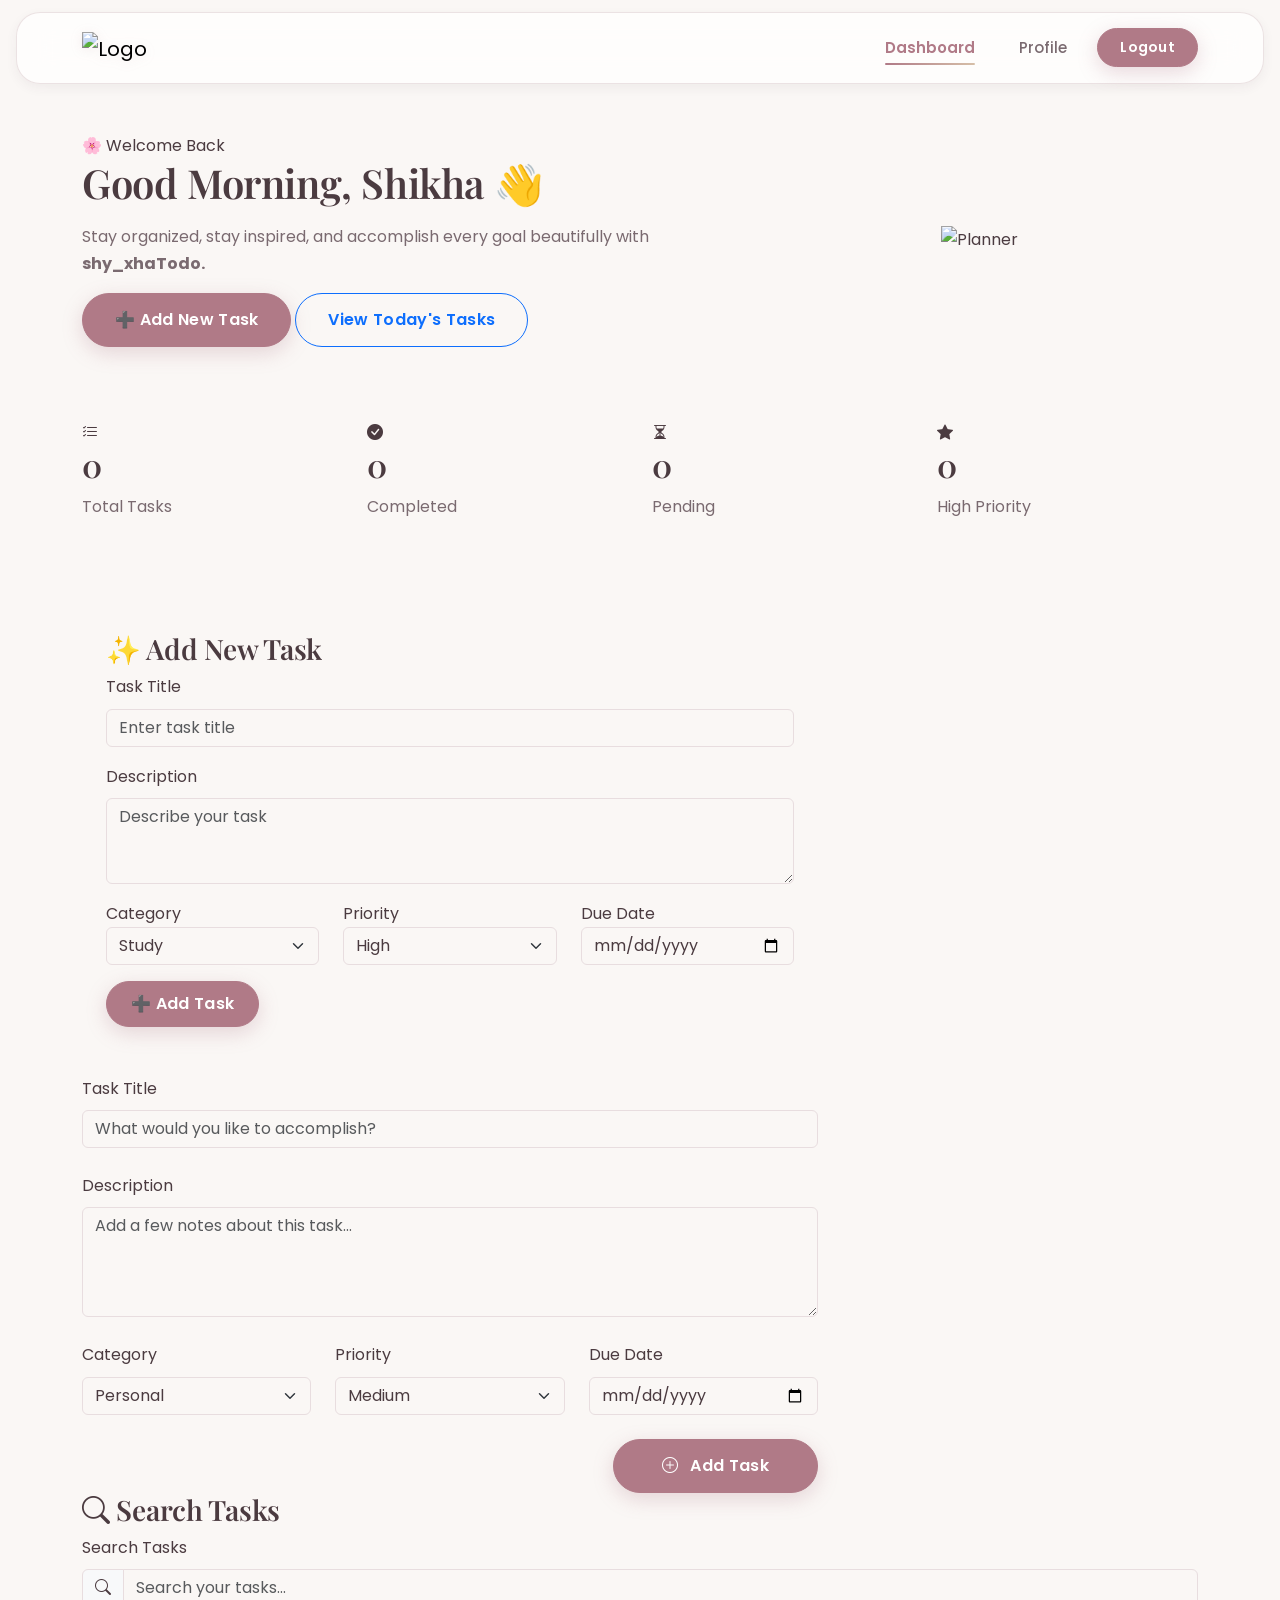
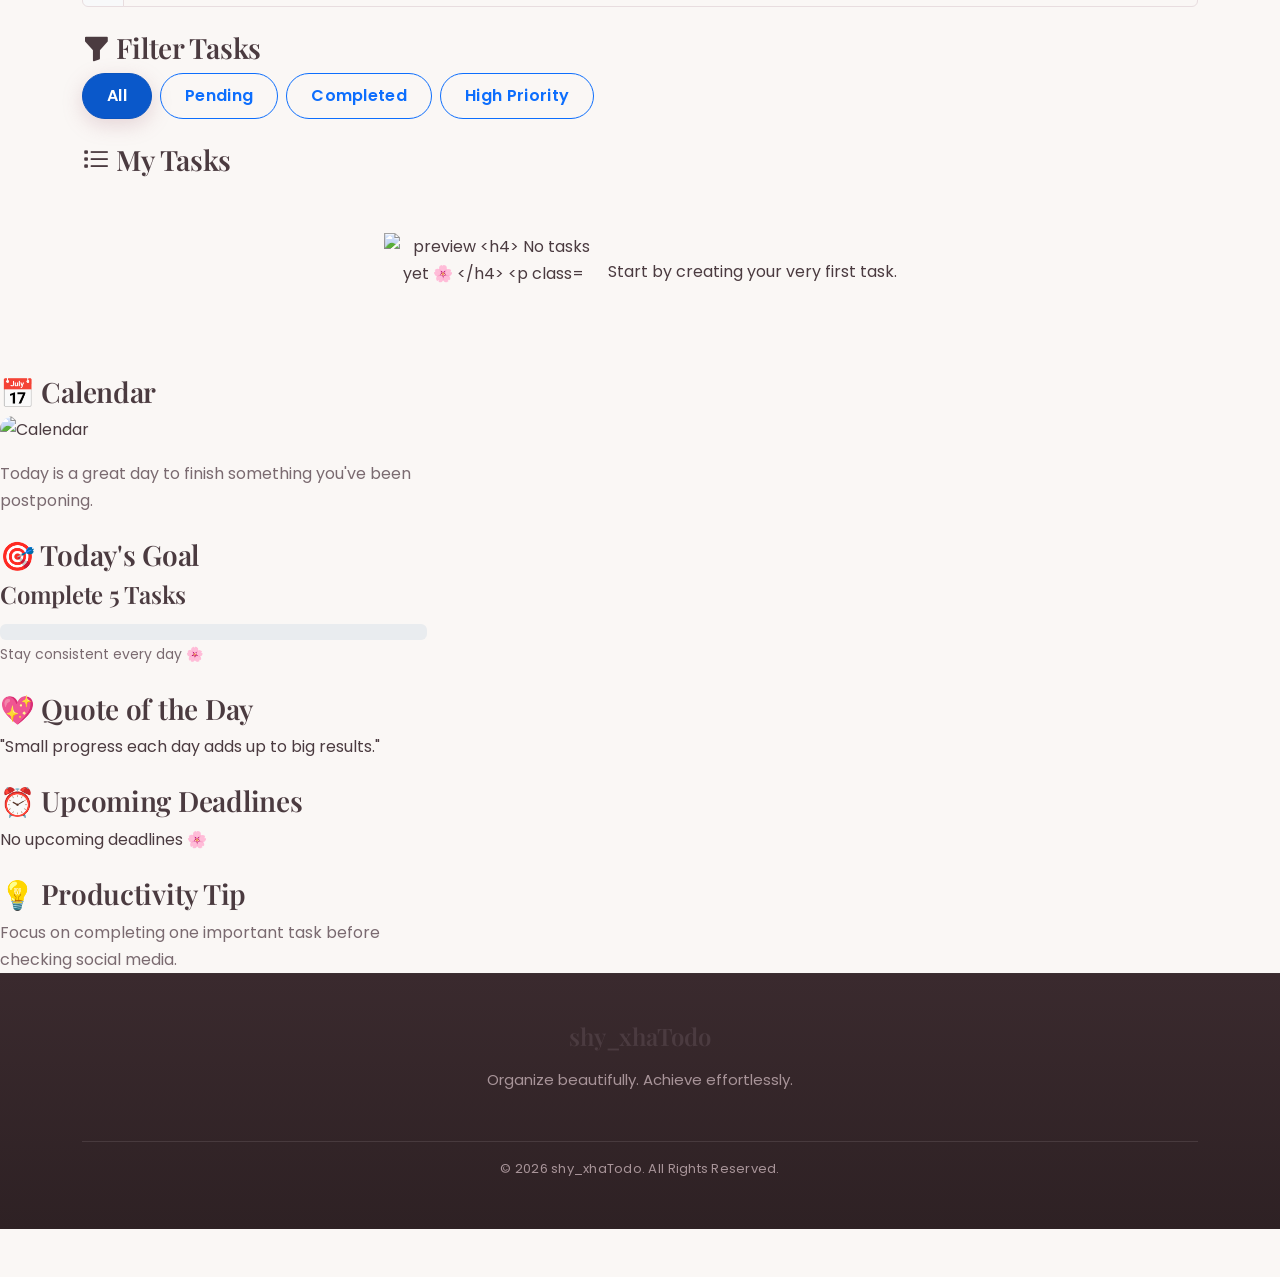
==== dasboard.html @ 4633ed61 "Add files via upload dashboard profile page and signup page updates" ====
<!DOCTYPE html>
<html lang="en">

<head>
    <meta charset="UTF-8">
    <meta name="viewport" content="width=device-width, initial-scale=1.0">

    <title>Dashboard | shy_xhaTodo</title>

    <link rel="icon" href="favicon.jpeg" type="image/jpeg">

    <!-- Google Fonts -->
    <link href="https://fonts.googleapis.com/css2?family=Playfair+Display:wght@500;700&family=Poppins:wght@300;400;500;600;700&display=swap" rel="stylesheet">

    <!-- Bootstrap -->
    <link href="https://cdn.jsdelivr.net/npm/bootstrap@5.3.3/dist/css/bootstrap.min.css" rel="stylesheet">

    <!-- Bootstrap Icons -->
    <link rel="stylesheet"
        href="https://cdn.jsdelivr.net/npm/bootstrap-icons@1.11.3/font/bootstrap-icons.min.css">

    <!-- CSS -->
    <link rel="stylesheet" href="style.css">
</head>

<body>

    <!-- ==========================
         HEADER
    ========================== -->

    <header>

        <nav class="navbar navbar-expand-lg">

            <div class="container">

                <a class="navbar-brand" href="index.html">

                    <img src="logo.jpeg"
                        alt="Logo"
                        width="150">

                </a>

                <button class="navbar-toggler"
                    type="button"
                    data-bs-toggle="collapse"
                    data-bs-target="#navbar">

                    <span class="navbar-toggler-icon"></span>

                </button>

                <div class="collapse navbar-collapse"
                    id="navbar">

                    <ul class="navbar-nav ms-auto align-items-lg-center">

                        <li class="nav-item">
                            <a class="nav-link active"
                                href="dashboard.html">
                                Dashboard
                            </a>
                        </li>

                        <li class="nav-item ms-lg-3">
                            <a class="nav-link"
                                href="#">
                                Profile
                            </a>
                        </li>

                        <li class="nav-item ms-lg-3">

                            <a class="btn btn-primary"
                                href="index.html">

                                Logout

                            </a>

                        </li>

                    </ul>

                </div>

            </div>

        </nav>

    </header>

    <!-- ==========================
         MAIN
    ========================== -->

    <main>

        
        <!-- ==========================================
     Dashboard Hero Section
========================================== -->

<section id="dashboard-hero" class="py-5">

      <div class="container">
  
          <div class="hero-box">
  
              <div class="row align-items-center g-5">
  
                  <!-- Left Content -->
  
                  <div class="col-lg-7">
  
                      <span class="hero-badge">
                          🌸 Welcome Back
                      </span>
  
                      <h1 class="hero-title">
  
                          Good Morning,

  
                          <span class="hero-name">
  
                              Shikha
  
                          </span>
  
                          👋
  
                      </h1>
                      <p id="todayDate" class="text-muted"></p>
  
                      <p class="hero-text">
  
                          Stay organized, stay inspired, and accomplish every goal beautifully with
                          <strong>shy_xhaTodo.</strong>
  
                      </p>
  
                      <div class="hero-buttons">
  
                        <a href="#taskForm" class="btn btn-primary btn-lg">
                            ➕ Add New Task
                        </a>
                        
                        <a href="#taskContainer" class="btn btn-outline-primary btn-lg">
                            View Today's Tasks
                        </a>
                      </div>
  
                  </div>
  
                  <!-- Right Image -->
  
                  <div class="col-lg-5 text-center">
  
                      <img
                          src="hero-image.jpeg"
                          alt="Planner"
                          class="img-fluid hero-image">
  
                  </div>
  
              </div>
  
          </div>
  
      </div>
  
  </section>

      
        <!-- ==========================================
     Statistics Section
========================================== -->

<section id="statistics" class="py-4">

      <div class="container">
  
          <div class="row g-4">
  
              <!-- Total Tasks -->
  
              <div class="col-md-6 col-xl-3">
  
                  <div class="dashboard-card">
  
                      <div class="dashboard-icon">
                          <i class="bi bi-list-check"></i>
                      </div>
  
                      <h2 id="totalTasks">0</h2>
  
                      <p>Total Tasks</p>
  
                  </div>
  
              </div>
  
              <!-- Completed -->
  
              <div class="col-md-6 col-xl-3">
  
                  <div class="dashboard-card">
  
                      <div class="dashboard-icon">
                          <i class="bi bi-check-circle-fill"></i>
                      </div>
  
                      <h2 id="completedTasks">0</h2>
  
                      <p>Completed</p>
  
                  </div>
  
              </div>
  
              <!-- Pending -->
  
              <div class="col-md-6 col-xl-3">
  
                  <div class="dashboard-card">
  
                      <div class="dashboard-icon">
                          <i class="bi bi-hourglass-split"></i>
                      </div>
  
                      <h2 id="pendingTasks">0</h2>
  
                      <p>Pending</p>
  
                  </div>
  
              </div>
  
              <!-- High Priority -->
  
              <div class="col-md-6 col-xl-3">
  
                  <div class="dashboard-card">
  
                      <div class="dashboard-icon">
                          <i class="bi bi-star-fill"></i>
                      </div>
  
                      <h2 id="priorityTasks">0</h2>
  
                      <p>High Priority</p>
  
                  </div>
  
              </div>
  
          </div>
  
      </div>
  
  </section>

       
        <!-- ==========================================
     Dashboard Content
========================================== -->

<section id="dashboard-content" class="py-5">

      <div class="container">
  
          <div class="row g-4">
  
              <!-- ================= LEFT COLUMN ================= -->
  
              <div class="col-lg-8">
  
                  <!-- Add Task Card -->
  
                 

                            <!-- =========================
Add Task Card
========================= -->

<div class="planner-card p-4 mb-4">

    <h3 class="section-title">
        ✨ Add New Task
    </h3>

    <form id="taskForm">

        <div class="mb-3">

            <label class="form-label">
                Task Title
            </label>

            <input
                id="taskTitle"
                type="text"
                class="form-control"
                placeholder="Enter task title">

        </div>

        <div class="mb-3">

            <label class="form-label">
                Description
            </label>

            <textarea
                id="taskDescription"
                rows="3"
                class="form-control"
                placeholder="Describe your task"></textarea>

        </div>

        <div class="row">

            <div class="col-md-4 mb-3">

                <label>Category</label>

                <select
                    id="taskCategory"
                    class="form-select">

                    <option>Study</option>
                    <option>Work</option>
                    <option>Personal</option>
                    <option>Shopping</option>

                </select>

            </div>

            <div class="col-md-4 mb-3">

                <label>Priority</label>

                <select
                    id="taskPriority"
                    class="form-select">

                    <option>High</option>
                    <option>Medium</option>
                    <option>Low</option>

                </select>

            </div>

            <div class="col-md-4 mb-3">

                <label>Due Date</label>

                <input
                    id="taskDate"
                    type="date"
                    class="form-control">

            </div>

        </div>

        <button
            class="btn btn-primary"
            type="submit">

            ➕ Add Task

        </button>

    </form>

</div>
                    
                            <!-- Task Title -->
                    
                            <div class="mb-4">
                    
                                <label for="taskTitle" class="form-label">
                    
                                    Task Title
                    
                                </label>
                    
                                <input
                                    type="text"
                                    id="taskTitle"
                                    class="form-control"
                                    placeholder="What would you like to accomplish?"
                                    required>
                    
                            </div>
                    
                            <!-- Description -->
                    
                            <div class="mb-4">
                    
                                <label for="taskDescription" class="form-label">
                    
                                    Description
                    
                                </label>
                    
                                <textarea
                                    id="taskDescription"
                                    rows="4"
                                    class="form-control"
                                    placeholder="Add a few notes about this task..."></textarea>
                    
                            </div>
                    
                            <div class="row">
                    
                                <!-- Category -->
                    
                                <div class="col-md-4 mb-4">
                    
                                    <label class="form-label">
                    
                                        Category
                    
                                    </label>
                    
                                    <select
                                        id="taskCategory"
                                        class="form-select">
                    
                                        <option>Personal</option>
                    
                                        <option>Work</option>
                    
                                        <option>Study</option>
                    
                                        <option>Shopping</option>
                    
                                        <option>Health</option>
                    
                                        <option>Other</option>
                    
                                    </select>
                    
                                </div>
                    
                                <!-- Priority -->
                    
                                <div class="col-md-4 mb-4">
                    
                                    <label class="form-label">
                    
                                        Priority
                    
                                    </label>
                    
                                    <select
                                        id="taskPriority"
                                        class="form-select">
                    
                                        <option>Low</option>
                    
                                        <option selected>Medium</option>
                    
                                        <option>High</option>
                    
                                    </select>
                    
                                </div>
                    
                                <!-- Due Date -->
                    
                                <div class="col-md-4 mb-4">
                    
                                    <label class="form-label">
                    
                                        Due Date
                    
                                    </label>
                    
                                    <input
                                        type="date"
                                        id="taskDate"
                                        class="form-control">
                    
                                </div>
                    
                            </div>
                    
                            <!-- Button -->
                    
                            <div class="text-end">
                    
                                <button
                                    id="addTaskBtn"
                                    type="submit"
                                    class="btn btn-primary btn-lg px-5">
                    
                                    <i class="bi bi-plus-circle me-2"></i>
                    
                                    Add Task
                    
                                </button>
                    
                            </div>
                    
                        </form>
                    
                    </div>
  
                  </div>
  
                  <!-- Search Card -->
  
                  <div class="planner-card mb-4">
  
                      <div class="card-header-custom">
  
                          <h3>
                              <i class="bi bi-search"></i>
                              Search Tasks
                          </h3>
  
                      </div>
  

                      <div id="searchSection">

                        <div class="mb-4">
                    
                            <label for="searchTask" class="form-label">
                    
                                Search Tasks
                    
                            </label>
                    
                            <div class="input-group">
                    
                                <span class="input-group-text">
                    
                                    <i class="bi bi-search"></i>
                    
                                </span>
                    
                                <input
                                    type="text"
                                    id="searchTask"
                                    class="form-control"
                                    placeholder="Search your tasks...">
                    
                            </div>
                    
                        </div>
                    
                    </div>
  
                  </div>
  
                  <!-- Filter Card -->
  
                  <div class="planner-card mb-4">
  
                      <div class="card-header-custom">
  
                          <h3>
                              <i class="bi bi-funnel-fill"></i>
                              Filter Tasks
                          </h3>
  
                      </div>
  
                     
                      <div id="filterSection">

                        <div class="filter-buttons d-flex flex-wrap gap-2">
                    
                            <button
                                class="btn btn-primary filter-btn active"
                                data-filter="all">
                    
                                All
                    
                            </button>
                    
                            <button
                                class="btn btn-outline-primary filter-btn"
                                data-filter="pending">
                    
                                Pending
                    
                            </button>
                    
                            <button
                                class="btn btn-outline-primary filter-btn"
                                data-filter="completed">
                    
                                Completed
                    
                            </button>
                    
                            <button
                                class="btn btn-outline-primary filter-btn"
                                data-filter="high">
                    
                                High Priority
                    
                            </button>
                    
                        </div>
                    
                    </div>
  
                  </div>
  
                  <!-- Task List -->
  
                  <div class="planner-card">
  
                      <div class="card-header-custom">
  
                          <h3>
                              <i class="bi bi-list-task"></i>
                              My Tasks
                          </h3>
  
                      </div>
  
                    
                      <div id="taskContainer">

                        <!-- Empty State -->
                    
                        <div id="emptyState" class="text-center py-5">
                    
                            <img
                                src="preview.jpeg"
                                class="img-fluid mb-4"
                                style="max-width:220px;"
                                alt="preview
                    
                            <h4>
                    
                                No tasks yet 🌸
                    
                            </h4>
                    
                            <p class="text-muted">
                    
                                Start by creating your very first task.
                    
                            </p>
                    
                        </div>
                    
                    </div>
  
                  </div>
  
              </div>
  
             <!-- =========================
     RIGHT SIDEBAR
========================= -->

<div class="col-lg-4">

    <!-- Calendar Widget -->
    <div class="planner-card mb-4">

        <div id="calendarCard">

            <h3 class="widget-title">
                📅 Calendar
            </h3>

            <img
                src="calendar.png"
                alt="Calendar"
                class="img-fluid rounded-4 mb-3">

            <p class="text-muted mb-0">
                Today is a great day to finish something you've been postponing.
            </p>

        </div>

    </div>

    <!-- Goal Widget -->
    <div class="planner-card mb-4">

        <div id="goalCard">

            <h3 class="widget-title">
                🎯 Today's Goal
            </h3>

            <h4 class="mb-3">
                Complete 5 Tasks
            </h4>

            <div class="progress">

                <div
                    id="goalProgress"
                    class="progress-bar"
                    style="width:0%">
                </div>

            </div>

            <small class="text-muted">
                Stay consistent every day 🌸
            </small>

        </div>

    </div>

    <!-- Quote Widget -->
    <div class="planner-card mb-4">

        <div id="quoteCard">

            <h3 class="widget-title">
                💖 Quote of the Day
            </h3>

            <blockquote class="mb-0">
                "Small progress each day adds up to big results."
            </blockquote>

        </div>

    </div>

    <!-- Upcoming Deadlines -->
    <div class="planner-card mb-4">

        <div id="deadlineCard">

            <h3 class="widget-title">
                ⏰ Upcoming Deadlines
            </h3>

            <ul
                id="deadlineList"
                class="list-unstyled mb-0">

                <li>No upcoming deadlines 🌸</li>

            </ul>

        </div>

    </div>

    <!-- Productivity Tip -->
    <div class="planner-card">

        <div id="tipsCard">

            <h3 class="widget-title">
                💡 Productivity Tip
            </h3>

            <p class="mb-0">
                Focus on completing one important task before checking social media.
            </p>

        </div>

    </div>

</div>
<footer class="py-5 bg-dark text-white">

    <div class="container text-center">

        <h4 class="mb-3">
            shy_xhaTodo
        </h4>

        <p class="text-white-50">
            Organize beautifully. Achieve effortlessly.
        </p>

        <hr>

        <p class="small mb-0">
            © 2026 shy_xhaTodo. All Rights Reserved.
        </p>

    </div>

</footer>
---- style.css ----
/* ==========================================================================
   Shy_xhaTodo — Premium Pinterest-Inspired Productivity Stylesheet
   Bootstrap 5 compatible · CSS-only redesign · No HTML modifications
   ========================================================================== */


/* --------------------------------------------------------------------------
   Google Font Import
   -------------------------------------------------------------------------- */
@import url("https://fonts.googleapis.com/css2?family=Playfair+Display:ital,wght@0,500;0,600;0,700;1,500&family=Poppins:wght@300;400;500;600;700&display=swap");


/* --------------------------------------------------------------------------
   CSS Variables — Brand Design Tokens
   -------------------------------------------------------------------------- */
:root {
  /* Brand Palette */
  --color-bg: #faf7f5;
  --color-card: #ffffff;
  --color-primary: #b07a87;
  --color-secondary: #e7d6d9;
  --color-accent: #d6bfa8;
  --color-text: #4b3b40;
  --color-text-muted: #7a6a70;
  --color-border: #e8dddf;
  --color-primary-hover: #8c5d6b;
  --color-success: #9bb89c;

  /* Derived Tones */
  --color-primary-light: #c99aa4;
  --color-primary-subtle: #f5ecee;
  --color-accent-subtle: #f3ebe3;
  --color-secondary-soft: #f0e4e6;
  --color-white: #ffffff;

  /* Footer — Warm Dark */
  --color-footer-bg: #3a2a2e;
  --color-footer-deep: #2e2124;
  --color-footer-text: #e7d6d9;
  --color-footer-muted: #a89499;

  /* Shadows — Soft & Warm */
  --shadow-xs: 0 1px 3px rgba(75, 59, 64, 0.04);
  --shadow-sm: 0 4px 12px rgba(75, 59, 64, 0.06);
  --shadow-md: 0 8px 24px rgba(75, 59, 64, 0.08);
  --shadow-lg: 0 16px 40px rgba(75, 59, 64, 0.1);
  --shadow-xl: 0 24px 56px rgba(176, 122, 135, 0.14);
  --shadow-primary: 0 6px 20px rgba(176, 122, 135, 0.28);
  --shadow-glow: 0 0 0 1px rgba(176, 122, 135, 0.12), 0 12px 32px rgba(176, 122, 135, 0.16);

  /* Typography */
  --font-heading: "Playfair Display", Georgia, "Times New Roman", serif;
  --font-body: "Poppins", -apple-system, BlinkMacSystemFont, "Segoe UI", sans-serif;
  --font-size-base: 1rem;
  --line-height-base: 1.7;

  /* Spacing & Shape */
  --section-padding-y: 6rem;
  --radius-sm: 0.75rem;
  --radius-md: 1rem;
  --radius-lg: 1.5rem;
  --radius-xl: 1.75rem;
  --radius-card: 24px;
  --radius-pill: 50rem;

  /* Motion */
  --transition-fast: 0.2s cubic-bezier(0.4, 0, 0.2, 1);
  --transition-base: 0.35s cubic-bezier(0.4, 0, 0.2, 1);
  --transition-slow: 0.5s cubic-bezier(0.4, 0, 0.2, 1);

  /* Bootstrap Overrides */
  --bs-primary: #b07a87;
  --bs-primary-rgb: 176, 122, 135;
  --bs-body-font-family: var(--font-body);
  --bs-body-color: var(--color-text);
  --bs-body-bg: var(--color-bg);
  --bs-border-color: var(--color-border);
  --bs-link-color: var(--color-primary);
  --bs-link-hover-color: var(--color-primary-hover);
}


/* --------------------------------------------------------------------------
   Keyframe Animations
   -------------------------------------------------------------------------- */
@keyframes fadeInUp {
  from {
    opacity: 0;
    transform: translateY(24px);
  }
  to {
    opacity: 1;
    transform: translateY(0);
  }
}

@keyframes fadeIn {
  from { opacity: 0; }
  to { opacity: 1; }
}

@keyframes float {
  0%, 100% { transform: translateY(0); }
  50% { transform: translateY(-10px); }
}

@keyframes gentlePulse {
  0%, 100% { opacity: 0.45; }
  50% { opacity: 0.7; }
}


/* --------------------------------------------------------------------------
   Base & Global Styles
   -------------------------------------------------------------------------- */
html {
  scroll-behavior: smooth;
}

body {
  font-family: var(--font-body);
  font-size: var(--font-size-base);
  font-weight: 400;
  line-height: var(--line-height-base);
  color: var(--color-text);
  background-color: var(--color-bg);
  -webkit-font-smoothing: antialiased;
  -moz-osx-font-smoothing: grayscale;
}

h1, h2, h3, h4, h5, h6,
.display-4,
.display-6 {
  font-family: var(--font-heading);
  font-weight: 600;
  color: var(--color-text);
  letter-spacing: -0.01em;
}

p {
  color: var(--color-text-muted);
}

a {
  transition: color var(--transition-fast), opacity var(--transition-fast);
}

a:focus-visible,
.btn:focus-visible,
.form-control:focus-visible,
.form-check-input:focus-visible,
.navbar-toggler:focus-visible {
  outline: 2px solid var(--color-primary);
  outline-offset: 3px;
}

img {
  max-width: 100%;
  height: auto;
}

::selection {
  background-color: var(--color-secondary);
  color: var(--color-text);
}

main > section {
  padding-top: var(--section-padding-y);
  padding-bottom: var(--section-padding-y);
}

.text-muted {
  color: var(--color-text-muted) !important;
}

.bg-light {
  background-color: var(--color-bg) !important;
}

.bg-primary {
  background-color: var(--color-primary) !important;
}

.bg-dark {
  background-color: var(--color-footer-bg) !important;
}


/* --------------------------------------------------------------------------
   Navbar
   -------------------------------------------------------------------------- */
header {
  position: sticky;
  top: 0;
  z-index: 1030;
  padding: 0.75rem 1rem 0;
}

header .navbar {
  background: rgba(255, 255, 255, 0.72) !important;
  backdrop-filter: blur(18px) saturate(160%);
  -webkit-backdrop-filter: blur(18px) saturate(160%);
  border: 1px solid rgba(232, 221, 223, 0.85) !important;
  border-radius: var(--radius-lg);
  box-shadow: var(--shadow-sm);
  padding: 0.75rem 1.25rem;
  transition:
    box-shadow var(--transition-base),
    background var(--transition-base),
    border-color var(--transition-base);
}

header .navbar-brand {
  padding: 0;
  margin-right: 1rem;
  transition: transform var(--transition-base), opacity var(--transition-base);
}

header .navbar-brand img {
  width: 140px;
  max-height: 48px;
  object-fit: contain;
  filter: drop-shadow(0 2px 6px rgba(176, 122, 135, 0.12));
  transition: transform var(--transition-base), filter var(--transition-base);
}

header .navbar-brand:hover {
  transform: translateY(-1px);
}

header .navbar-brand:hover img {
  transform: scale(1.03);
  filter: drop-shadow(0 4px 12px rgba(176, 122, 135, 0.2));
}

header .nav-link {
  font-family: var(--font-body);
  font-size: 0.9375rem;
  font-weight: 500;
  color: var(--color-text-muted) !important;
  padding: 0.5rem 0.875rem !important;
  border-radius: var(--radius-pill);
  position: relative;
  transition: color var(--transition-fast);
}

header .nav-link::after {
  content: "";
  position: absolute;
  left: 0.875rem;
  right: 0.875rem;
  bottom: 0.25rem;
  height: 2px;
  background: linear-gradient(90deg, var(--color-primary), var(--color-accent));
  border-radius: var(--radius-pill);
  transform: scaleX(0);
  transform-origin: center;
  transition: transform var(--transition-base);
}

header .nav-link:hover {
  color: var(--color-primary) !important;
  background-color: transparent;
}

header .nav-link:hover::after,
header .nav-link.active::after {
  transform: scaleX(1);
}

header .nav-link.active {
  color: var(--color-primary) !important;
  font-weight: 600;
  background-color: transparent;
}

header .navbar-toggler {
  border: 1px solid var(--color-border);
  padding: 0.5rem 0.625rem;
  border-radius: var(--radius-sm);
  transition: border-color var(--transition-fast), box-shadow var(--transition-fast);
}

header .navbar-toggler:focus {
  box-shadow: 0 0 0 4px rgba(176, 122, 135, 0.18);
}

header .navbar-collapse {
  transition: all var(--transition-base);
}


/* --------------------------------------------------------------------------
   Hero Section
   -------------------------------------------------------------------------- */
#hero {
  background: linear-gradient(
    145deg,
    var(--color-bg) 0%,
    var(--color-secondary-soft) 35%,
    var(--color-accent-subtle) 65%,
    var(--color-bg) 100%
  ) !important;
  position: relative;
  overflow: hidden;
  padding-top: calc(var(--section-padding-y) + 1rem);
  padding-bottom: calc(var(--section-padding-y) + 1rem);
}

#hero::before,
#hero::after {
  content: "";
  position: absolute;
  border-radius: 50%;
  pointer-events: none;
  animation: gentlePulse 8s ease-in-out infinite;
}

#hero::before {
  top: -8%;
  right: -4%;
  width: 420px;
  height: 420px;
  background: radial-gradient(circle, rgba(231, 214, 217, 0.55) 0%, transparent 68%);
}

#hero::after {
  bottom: -12%;
  left: -6%;
  width: 360px;
  height: 360px;
  background: radial-gradient(circle, rgba(214, 191, 168, 0.4) 0%, transparent 68%);
  animation-delay: -4s;
}

#hero .container {
  position: relative;
  z-index: 1;
}

#hero .col-lg-6:first-child {
  animation: fadeInUp 0.8s ease both;
}

#hero .col-lg-6:last-child {
  animation: fadeInUp 0.8s ease 0.15s both;
}

#hero .display-4 {
  font-size: clamp(2.125rem, 5vw, 3.25rem);
  font-weight: 700;
  line-height: 1.12;
  letter-spacing: -0.02em;
  color: var(--color-text);
  margin-bottom: 1.25rem;
}

#hero .lead {
  font-family: var(--font-body);
  font-size: clamp(1rem, 2vw, 1.125rem);
  font-weight: 400;
  color: var(--color-text-muted);
  max-width: 34rem;
  line-height: 1.75;
  margin-bottom: 2rem !important;
}

#hero figure {
  position: relative;
}

#hero figure img {
  border-radius: var(--radius-xl);
  box-shadow: var(--shadow-lg);
  animation: float 5s ease-in-out infinite;
  transition:
    transform var(--transition-slow),
    box-shadow var(--transition-slow);
}

#hero figure img:hover {
  animation-play-state: paused;
  transform: translateY(-8px) scale(1.015);
  box-shadow: var(--shadow-xl);
}


/* --------------------------------------------------------------------------
   Buttons
   -------------------------------------------------------------------------- */
.btn {
  font-family: var(--font-body);
  font-weight: 600;
  letter-spacing: 0.02em;
  border-radius: var(--radius-pill);
  padding: 0.625rem 1.5rem;
  transition:
    transform var(--transition-fast),
    box-shadow var(--transition-fast),
    background-color var(--transition-fast),
    border-color var(--transition-fast),
    color var(--transition-fast);
}

.btn-primary {
  background-color: var(--color-primary);
  border-color: var(--color-primary);
  box-shadow: var(--shadow-primary);
}

.btn-primary:hover,
.btn-primary:focus {
  background-color: var(--color-primary-hover) !important;
  border-color: var(--color-primary-hover) !important;
  transform: translateY(-3px) scale(1.02);
  box-shadow: 0 10px 28px rgba(140, 93, 107, 0.32);
}

.btn-primary:active {
  transform: translateY(-1px) scale(1);
}

.btn-outline-secondary {
  color: var(--color-text);
  border: 1.5px solid var(--color-border);
  background-color: rgba(255, 255, 255, 0.7);
}

.btn-outline-secondary:hover,
.btn-outline-secondary:focus {
  color: var(--color-primary-hover) !important;
  border-color: var(--color-primary) !important;
  background-color: var(--color-primary-subtle) !important;
  transform: translateY(-3px) scale(1.02);
  box-shadow: var(--shadow-sm);
}

.btn-light {
  color: var(--color-primary-hover);
  background-color: var(--color-white);
  border-color: var(--color-white);
  box-shadow: var(--shadow-md);
}

.btn-light:hover,
.btn-light:focus {
  color: var(--color-text) !important;
  background-color: var(--color-white) !important;
  border-color: var(--color-white) !important;
  transform: translateY(-3px) scale(1.02);
  box-shadow: var(--shadow-lg);
}

.btn-lg {
  padding: 0.875rem 2rem;
  font-size: 1rem;
}

header .nav-item .btn-primary {
  padding: 0.5rem 1.375rem;
  font-size: 0.875rem;
}

header .nav-item .btn-primary.active {
  background-color: var(--color-primary-hover);
  border-color: var(--color-primary-hover);
}


/* --------------------------------------------------------------------------
   Feature & Use-Case Cards
   -------------------------------------------------------------------------- */
#features,
#use-cases {
  background-color: var(--color-bg);
}

#features .text-center,
#use-cases .text-center {
  margin-bottom: 3.5rem !important;
}

#features .text-center h2,
#use-cases .text-center h2,
#how-it-works .text-center h2 {
  font-size: clamp(1.75rem, 3.5vw, 2.5rem);
  font-weight: 700;
  margin-bottom: 0.75rem;
}

#features .text-center .lead,
#use-cases .text-center .lead,
#how-it-works .text-center .lead {
  font-family: var(--font-body);
  max-width: 36rem;
  margin-left: auto;
  margin-right: auto;
}

#features .card,
#use-cases .card {
  background-color: var(--color-card);
  border: 1px solid var(--color-border) !important;
  border-radius: var(--radius-card) !important;
  box-shadow: var(--shadow-sm);
  transition:
    transform var(--transition-slow),
    box-shadow var(--transition-slow),
    border-color var(--transition-base);
  overflow: hidden;
}

#features .card:hover,
#use-cases .card:hover {
  transform: translateY(-8px);
  box-shadow: var(--shadow-glow);
  border-color: rgba(176, 122, 135, 0.28) !important;
}

#features .card-body,
#use-cases .card-body {
  padding: 2rem !important;
}

#features .card-title,
#use-cases .card-title {
  font-family: var(--font-heading);
  font-size: 1.125rem;
  font-weight: 600;
  color: var(--color-text);
  margin-bottom: 0.875rem;
  padding-left: 1.25rem;
  position: relative;
  transition: color var(--transition-fast);
}

#features .card-title::before,
#use-cases .card-title::before {
  content: "";
  position: absolute;
  left: 0;
  top: 0.35em;
  width: 8px;
  height: 8px;
  border-radius: 50%;
  background: linear-gradient(135deg, var(--color-primary), var(--color-accent));
  box-shadow: 0 0 0 4px var(--color-primary-subtle);
  transition: transform var(--transition-base), box-shadow var(--transition-base);
}

#features .card:hover .card-title,
#use-cases .card:hover .card-title {
  color: var(--color-primary-hover);
}

#features .card:hover .card-title::before,
#use-cases .card:hover .card-title::before {
  transform: scale(1.2);
  box-shadow: 0 0 0 6px rgba(231, 214, 217, 0.6);
}

#features .card-text,
#use-cases .card-text {
  font-size: 0.9375rem;
  line-height: 1.7;
  color: var(--color-text-muted);
}


/* --------------------------------------------------------------------------
   Social Proof Section
   -------------------------------------------------------------------------- */
#social-proof {
  background-color: var(--color-card);
  border-bottom: 1px solid var(--color-border) !important;
  padding-top: 2.5rem;
  padding-bottom: 2.5rem;
}

#social-proof .h3 {
  font-family: var(--font-heading);
  color: var(--color-primary);
  font-weight: 700;
}

#social-proof blockquote p {
  font-style: italic;
  color: var(--color-text-muted);
}


/* --------------------------------------------------------------------------
   Product Preview Section
   -------------------------------------------------------------------------- */
#preview {
  background: linear-gradient(
    180deg,
    var(--color-bg) 0%,
    var(--color-secondary-soft) 100%
  ) !important;
}

#preview h2 {
  font-size: clamp(1.75rem, 3vw, 2.25rem);
}

#preview img {
  border-radius: var(--radius-xl);
  box-shadow: var(--shadow-lg);
  animation: float 6s ease-in-out infinite;
  animation-delay: -2s;
  transition:
    transform var(--transition-slow),
    box-shadow var(--transition-slow);
}

#preview img:hover {
  animation-play-state: paused;
  transform: translateY(-6px) scale(1.01);
  box-shadow: var(--shadow-xl);
}

#preview ul li {
  color: var(--color-text-muted);
  font-size: 0.9375rem;
  padding-left: 0.25rem;
}


/* --------------------------------------------------------------------------
   How It Works Section
   -------------------------------------------------------------------------- */
#how-it-works {
  background-color: var(--color-bg);
}

#how-it-works .display-6 {
  font-family: var(--font-heading);
  color: var(--color-primary) !important;
  font-weight: 700;
  font-size: 2.5rem;
}

#how-it-works article h3 {
  font-family: var(--font-heading);
  font-size: 1.125rem;
}

#how-it-works article .p-4 {
  border-radius: var(--radius-card);
  border: 1px solid transparent;
  transition:
    transform var(--transition-slow),
    background-color var(--transition-base),
    border-color var(--transition-base),
    box-shadow var(--transition-base);
}

#how-it-works article .p-4:hover {
  transform: translateY(-6px);
  background-color: var(--color-card);
  border-color: var(--color-border);
  box-shadow: var(--shadow-md);
}


/* --------------------------------------------------------------------------
   Call-to-Action Section
   -------------------------------------------------------------------------- */
#cta {
  background: linear-gradient(
    135deg,
    var(--color-primary) 0%,
    #c4909a 45%,
    var(--color-primary-hover) 100%
  ) !important;
  position: relative;
  overflow: hidden;
}

#cta::before {
  content: "";
  position: absolute;
  inset: 0;
  background:
    radial-gradient(circle at 15% 50%, rgba(255, 255, 255, 0.14) 0%, transparent 45%),
    radial-gradient(circle at 85% 30%, rgba(214, 191, 168, 0.2) 0%, transparent 40%);
  pointer-events: none;
}

#cta .container {
  position: relative;
  z-index: 1;
}

#cta h2 {
  font-size: clamp(1.75rem, 3.5vw, 2.375rem);
  color: var(--color-white) !important;
}

#cta p,
#cta .lead {
  color: rgba(255, 255, 255, 0.92) !important;
  font-family: var(--font-body);
}


/* --------------------------------------------------------------------------
   Login Form
   -------------------------------------------------------------------------- */
main section:has(#rememberMe) {
  background: linear-gradient(
    160deg,
    var(--color-bg) 0%,
    var(--color-secondary-soft) 50%,
    var(--color-accent-subtle) 100%
  ) !important;
  min-height: calc(100vh - 280px);
  display: flex;
  align-items: center;
  padding-top: 4rem;
  padding-bottom: 4rem;
}

main section:has(#rememberMe) .card {
  background-color: var(--color-card);
  border-radius: var(--radius-card) !important;
  border: 1px solid var(--color-border) !important;
  box-shadow: var(--shadow-lg);
  transition: box-shadow var(--transition-slow), transform var(--transition-slow);
  animation: fadeInUp 0.7s ease both;
}

main section:has(#rememberMe) .card:hover {
  box-shadow: var(--shadow-xl);
}

main section:has(#rememberMe) h1 {
  font-family: var(--font-heading);
  font-size: 1.75rem;
  font-weight: 700;
  color: var(--color-text);
}

main section:has(#rememberMe) .form-label {
  font-size: 0.875rem;
  font-weight: 600;
  color: var(--color-text);
  margin-bottom: 0.5rem;
}

main section:has(#rememberMe) .form-control {
  border: 1.5px solid var(--color-border);
  border-radius: var(--radius-md);
  padding: 0.8125rem 1.125rem;
  font-size: 0.9375rem;
  color: var(--color-text);
  background-color: var(--color-bg);
  transition:
    border-color var(--transition-fast),
    box-shadow var(--transition-fast),
    background-color var(--transition-fast);
}

main section:has(#rememberMe) .form-control::placeholder {
  color: var(--color-text-muted);
  opacity: 0.65;
}

main section:has(#rememberMe) .form-control:hover {
  border-color: var(--color-secondary);
  background-color: var(--color-white);
}

main section:has(#rememberMe) .form-control:focus {
  border-color: var(--color-primary);
  box-shadow: 0 0 0 4px rgba(176, 122, 135, 0.14);
  background-color: var(--color-white);
}

main section:has(#rememberMe) .form-check-input {
  border: 1.5px solid var(--color-border);
  transition: background-color var(--transition-fast), border-color var(--transition-fast);
}

main section:has(#rememberMe) .form-check-input:checked {
  background-color: var(--color-primary);
  border-color: var(--color-primary);
}

main section:has(#rememberMe) .form-check-label {
  font-size: 0.875rem;
  color: var(--color-text-muted);
}

main section:has(#rememberMe) a.small {
  font-size: 0.875rem;
  font-weight: 500;
  color: var(--color-primary);
}

main section:has(#rememberMe) a.small:hover {
  color: var(--color-primary-hover);
}

main section:has(#rememberMe) .text-center a.fw-semibold {
  color: var(--color-primary);
  transition: color var(--transition-fast);
}

main section:has(#rememberMe) .text-center a.fw-semibold:hover {
  color: var(--color-primary-hover);
}


/* --------------------------------------------------------------------------
   Signup Form
   -------------------------------------------------------------------------- */
main section:has(#fullName) {
  background: linear-gradient(
    160deg,
    var(--color-bg) 0%,
    var(--color-secondary-soft) 50%,
    var(--color-accent-subtle) 100%
  ) !important;
  min-height: calc(100vh - 280px);
  display: flex;
  align-items: center;
  padding-top: 4rem;
  padding-bottom: 4rem;
}

main section:has(#fullName) .card {
  background-color: var(--color-card);
  border-radius: var(--radius-card) !important;
  border: 1px solid var(--color-border) !important;
  box-shadow: var(--shadow-lg);
  transition: box-shadow var(--transition-slow), transform var(--transition-slow);
  animation: fadeInUp 0.7s ease both;
}

main section:has(#fullName) .card:hover {
  box-shadow: var(--shadow-xl);
}

main section:has(#fullName) h1 {
  font-family: var(--font-heading);
  font-size: 1.75rem;
  font-weight: 700;
  color: var(--color-text);
}

main section:has(#fullName) .form-label {
  font-size: 0.875rem;
  font-weight: 600;
  color: var(--color-text);
  margin-bottom: 0.5rem;
}

main section:has(#fullName) .form-control {
  border: 1.5px solid var(--color-border);
  border-radius: var(--radius-md);
  padding: 0.8125rem 1.125rem;
  font-size: 0.9375rem;
  color: var(--color-text);
  background-color: var(--color-bg);
  transition:
    border-color var(--transition-fast),
    box-shadow var(--transition-fast),
    background-color var(--transition-fast);
}

main section:has(#fullName) .form-control::placeholder {
  color: var(--color-text-muted);
  opacity: 0.65;
}

main section:has(#fullName) .form-control:hover {
  border-color: var(--color-secondary);
  background-color: var(--color-white);
}

main section:has(#fullName) .form-control:focus {
  border-color: var(--color-primary);
  box-shadow: 0 0 0 4px rgba(176, 122, 135, 0.14);
  background-color: var(--color-white);
}

main section:has(#fullName) .text-center a.fw-semibold {
  color: var(--color-primary);
  transition: color var(--transition-fast);
}

main section:has(#fullName) .text-center a.fw-semibold:hover {
  color: var(--color-primary-hover);
}


/* --------------------------------------------------------------------------
   Footer
   -------------------------------------------------------------------------- */
footer {
  background: linear-gradient(
    180deg,
    var(--color-footer-bg) 0%,
    var(--color-footer-deep) 100%
  ) !important;
  border-top: 1px solid rgba(232, 221, 223, 0.08);
  padding-top: 4.5rem !important;
  padding-bottom: 2.5rem !important;
}

footer h2 {
  font-family: var(--font-heading);
  font-size: 1.375rem;
  font-weight: 600;
  color: var(--color-footer-text);
}

footer h3 {
  font-family: var(--font-body);
  font-size: 0.6875rem;
  font-weight: 600;
  letter-spacing: 0.12em;
  text-transform: uppercase;
  color: var(--color-accent);
}

footer p,
footer .text-white-50 {
  color: var(--color-footer-muted) !important;
  font-size: 0.9375rem;
  line-height: 1.75;
}

/* Social icon placeholders — CSS-only, no HTML changes */
footer .col-lg-4 p {
  position: relative;
  padding-bottom: 3.25rem;
}

footer .col-lg-4 p::after {
  content: "";
  position: absolute;
  left: 0;
  bottom: 0;
  width: 38px;
  height: 38px;
  border-radius: 50%;
  background: rgba(255, 255, 255, 0.06);
  border: 1px solid rgba(231, 214, 217, 0.12);
  box-shadow:
    52px 0 0 0 rgba(255, 255, 255, 0.06),
    104px 0 0 0 rgba(255, 255, 255, 0.06),
    156px 0 0 0 rgba(255, 255, 255, 0.06);
  transition: background var(--transition-base), border-color var(--transition-base);
}

footer .col-lg-4:hover p::after {
  background: rgba(176, 122, 135, 0.15);
  border-color: rgba(176, 122, 135, 0.25);
  box-shadow:
    52px 0 0 0 rgba(176, 122, 135, 0.15),
    104px 0 0 0 rgba(176, 122, 135, 0.15),
    156px 0 0 0 rgba(176, 122, 135, 0.15);
}

footer .link-light {
  color: var(--color-footer-text) !important;
  font-size: 0.875rem;
  font-weight: 400;
  transition: color var(--transition-fast), transform var(--transition-fast);
  display: inline-block;
}

footer .link-light:hover {
  color: var(--color-white) !important;
  transform: translateX(4px);
}

footer hr {
  border-color: rgba(231, 214, 217, 0.12) !important;
  opacity: 1;
  margin-top: 3rem !important;
}

footer .small {
  font-size: 0.8125rem !important;
  letter-spacing: 0.02em;
  color: var(--color-footer-muted) !important;
}


/* --------------------------------------------------------------------------
   Reduced Motion — Accessibility
   -------------------------------------------------------------------------- */
@media (prefers-reduced-motion: reduce) {
  html {
    scroll-behavior: auto;
  }

  *,
  *::before,
  *::after {
    animation-duration: 0.01ms !important;
    animation-iteration-count: 1 !important;
    transition-duration: 0.01ms !important;
  }
}


/* --------------------------------------------------------------------------
   Responsive — Tablet (max 991px)
   -------------------------------------------------------------------------- */
@media (max-width: 991.98px) {
  :root {
    --section-padding-y: 4rem;
  }

  header {
    padding: 0.5rem 0.75rem 0;
  }

  header .navbar-collapse {
    background: rgba(255, 255, 255, 0.95);
    border-radius: var(--radius-md);
    padding: 1rem;
    margin-top: 0.75rem;
    box-shadow: var(--shadow-md);
    border: 1px solid var(--color-border);
  }

  header .nav-link::after {
    display: none;
  }

  header .nav-link:hover,
  header .nav-link.active {
    background-color: var(--color-primary-subtle);
    border-radius: var(--radius-sm);
  }

  header .nav-item .btn-primary {
    width: 100%;
    text-align: center;
    margin-top: 0.5rem;
  }

  #hero .container {
    padding-top: 2rem !important;
    padding-bottom: 2rem !important;
  }

  #hero figure {
    margin-top: 1.5rem;
  }

  main section:has(#rememberMe),
  main section:has(#fullName) {
    min-height: auto;
    padding-top: 2.5rem !important;
    padding-bottom: 2.5rem !important;
  }

  main section:has(#rememberMe) .card-body,
  main section:has(#fullName) .card-body {
    padding: 1.75rem !important;
  }

  footer .col-lg-4 p::after {
    left: 50%;
    transform: translateX(-50%);
    box-shadow:
      -78px 0 0 0 rgba(255, 255, 255, 0.06),
      -26px 0 0 0 rgba(255, 255, 255, 0.06),
      26px 0 0 0 rgba(255, 255, 255, 0.06),
      78px 0 0 0 rgba(255, 255, 255, 0.06);
  }
}


/* --------------------------------------------------------------------------
   Responsive — Mobile (max 575px)
   -------------------------------------------------------------------------- */
@media (max-width: 575.98px) {
  :root {
    --section-padding-y: 3rem;
  }

  header .navbar-brand img {
    width: 120px;
  }

  #hero .display-4 {
    font-size: 1.875rem;
  }

  #hero .d-flex .btn {
    width: 100%;
    margin-right: 0 !important;
  }

  #features .card-body,
  #use-cases .card-body {
    padding: 1.5rem !important;
  }

  footer {
    text-align: center;
  }

  footer .link-light:hover {
    transform: none;
  }

  footer .col-lg-4 p {
    padding-bottom: 0;
  }

  footer .col-lg-4 p::after {
    display: none;
  }

  main section:has(#rememberMe) h1,
  main section:has(#fullName) h1 {
    font-size: 1.5rem;
  }

  main section:has(#rememberMe) .form-control-lg,
  main section:has(#fullName) .form-control-lg {
    font-size: 1rem;
    padding: 0.75rem 1rem;
  }
}


/* --------------------------------------------------------------------------
   Responsive — Desktop (min 992px)
   -------------------------------------------------------------------------- */
@media (min-width: 992px) {
  header .navbar {
    padding: 0.875rem 1.5rem;
  }

  #hero .container {
    padding-top: 3.5rem !important;
    padding-bottom: 3.5rem !important;
  }

  #features .card-body,
  #use-cases .card-body {
    padding: 2.25rem !important;
  }
}
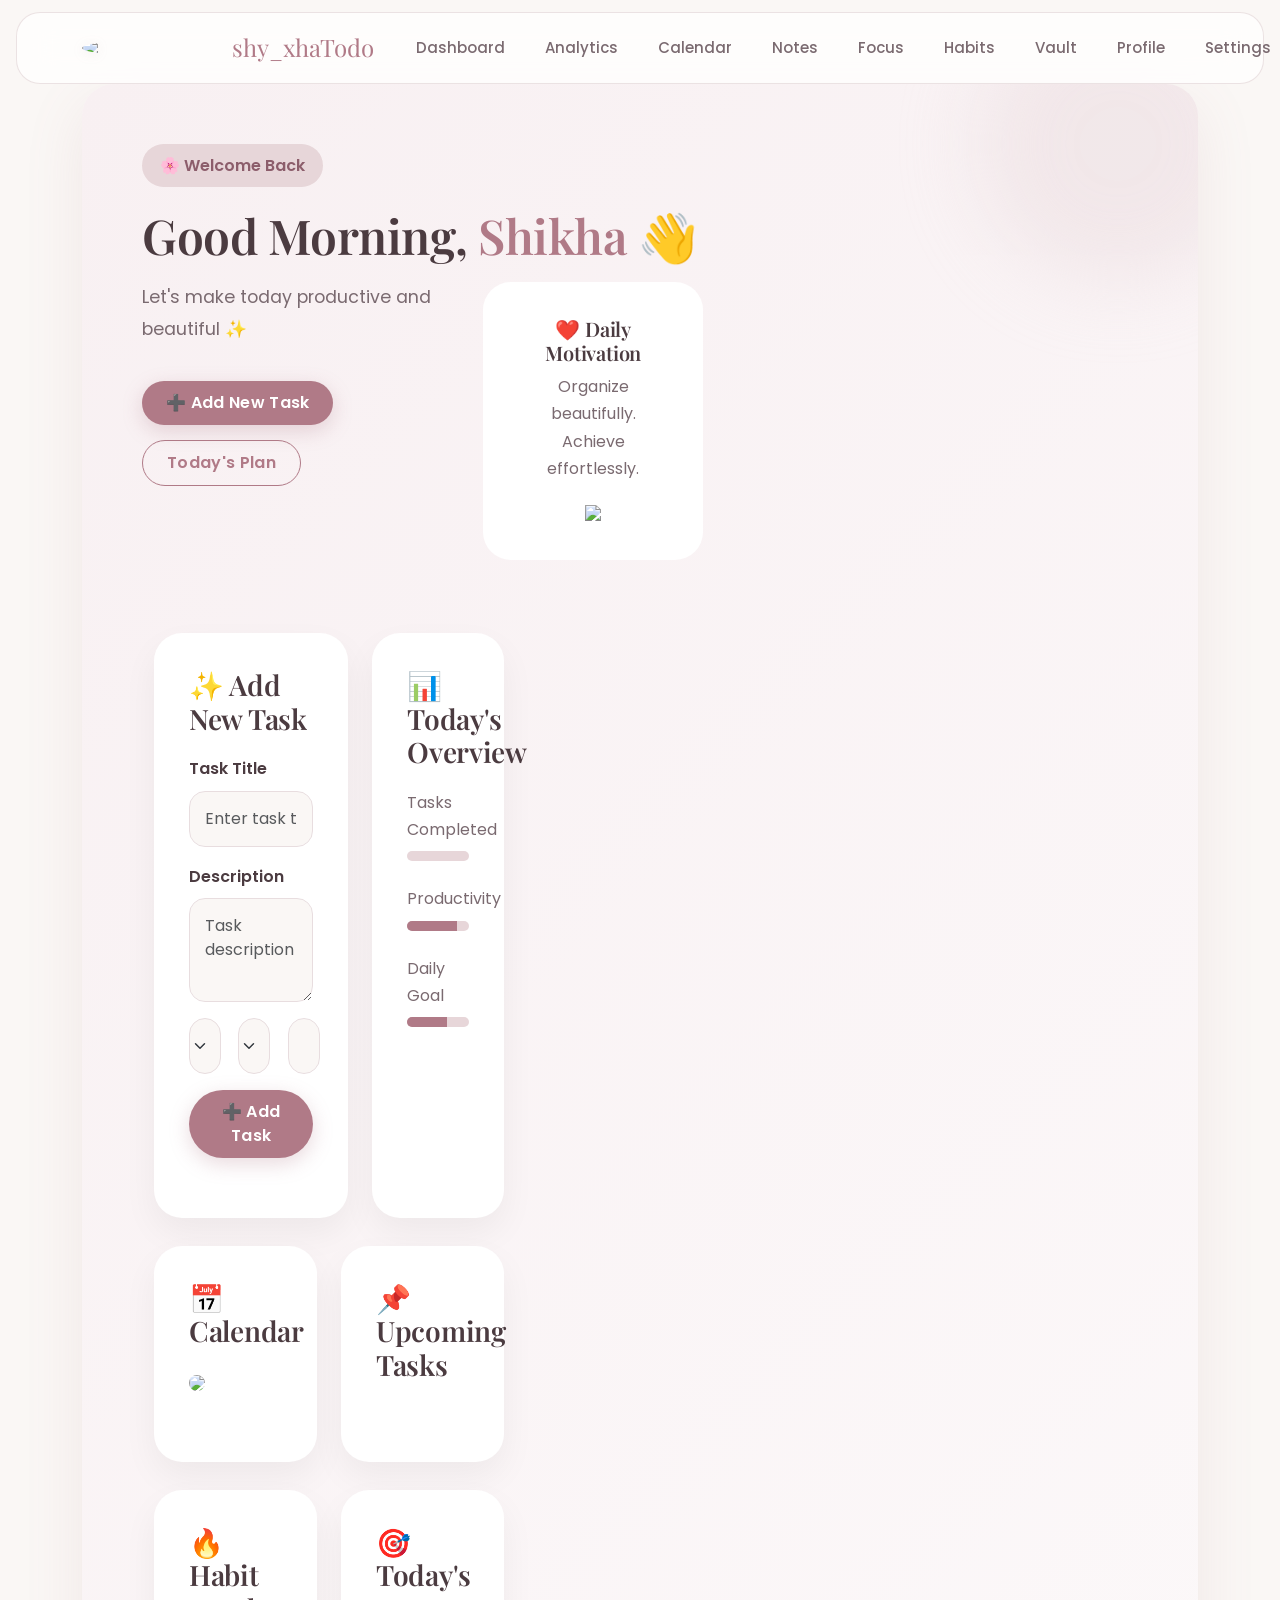
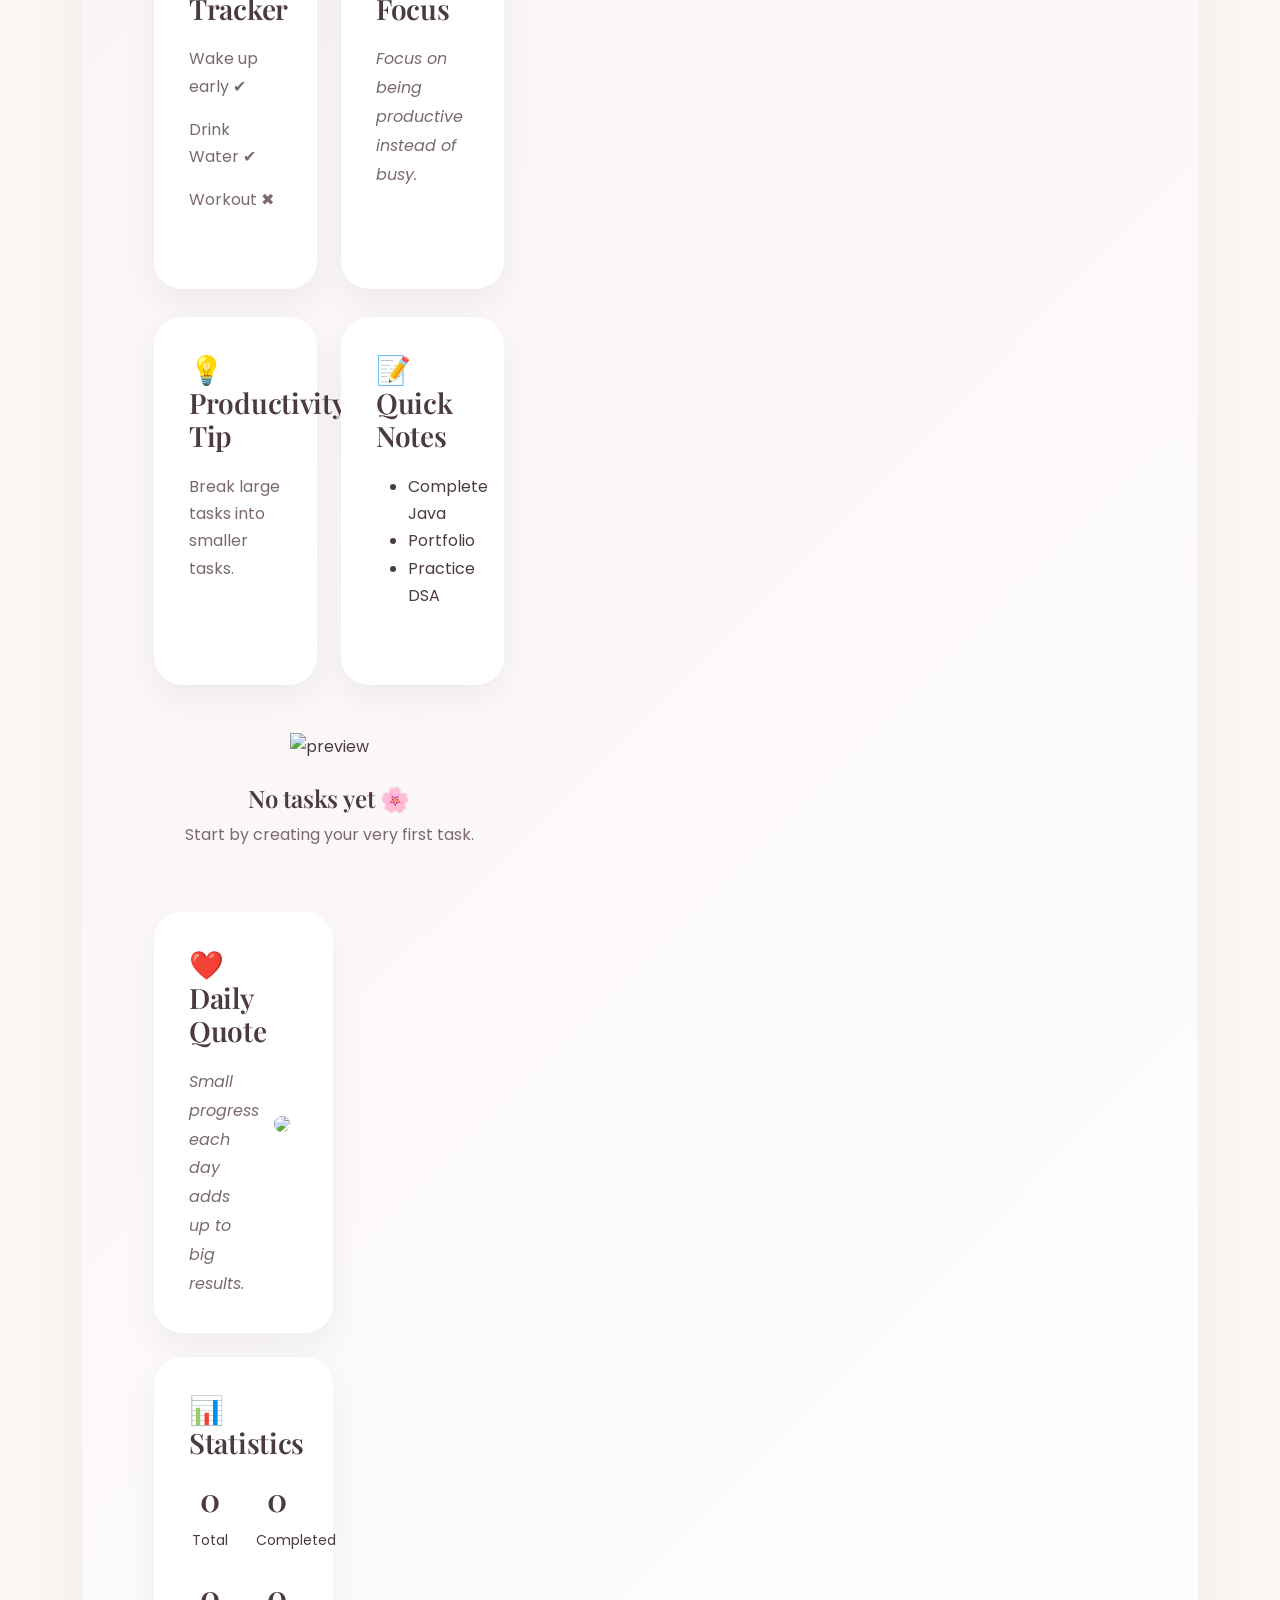
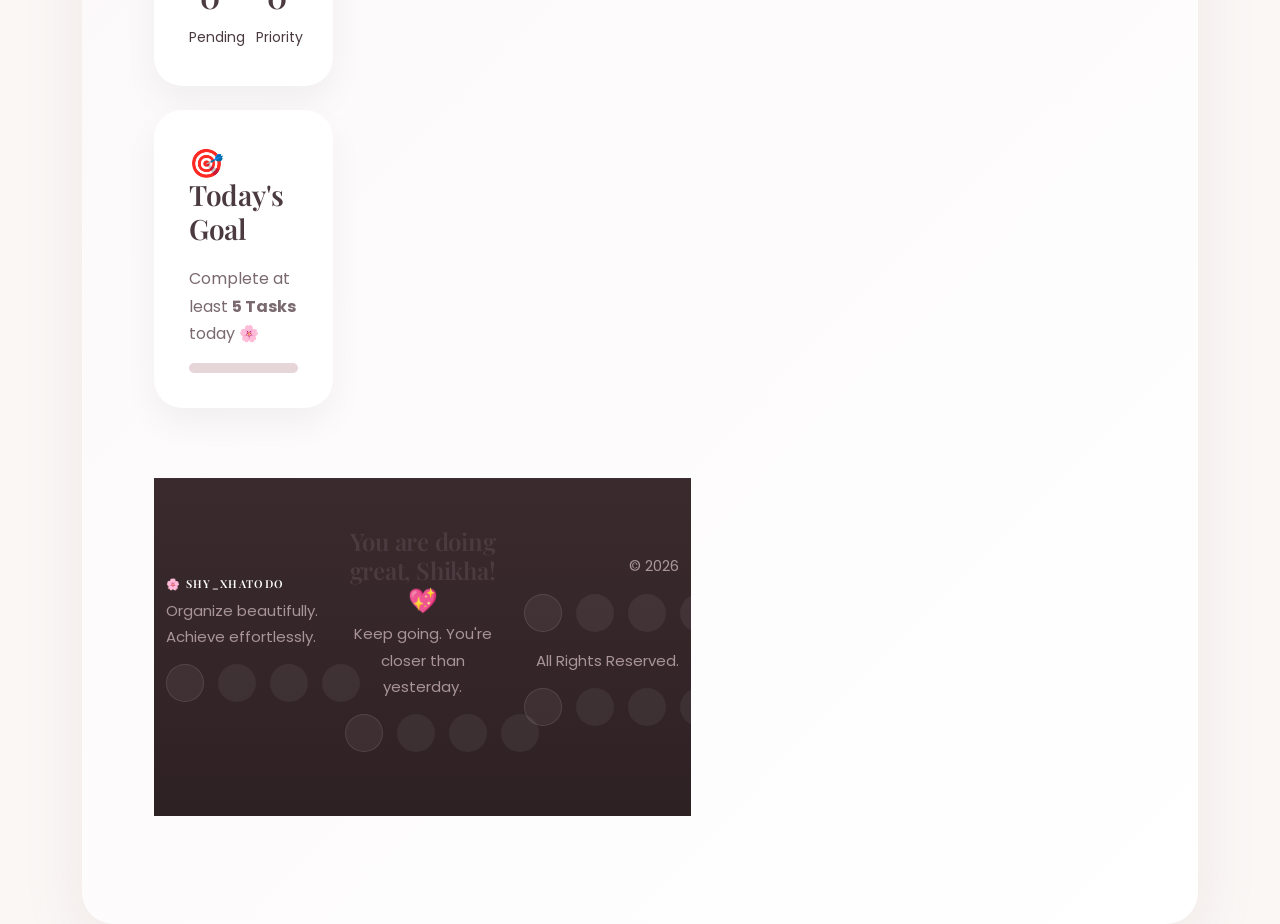
==== commit a764ef0d: "Add files via upload updated" ====
--- a/dasboard.html
+++ b/dasboard.html
@@ -4,7 +4,13 @@
 <head>
     <meta charset="UTF-8">
     <meta name="viewport" content="width=device-width, initial-scale=1.0">
-
+    <meta
+    name="description"
+    content="shy_xhaTodo - Beautiful Productivity Planner">
+    
+    <meta
+    name="theme-color"
+    content="#B07A87">
     <title>Dashboard | shy_xhaTodo</title>
 
     <link rel="icon" href="favicon.jpeg" type="image/jpeg">
@@ -25,70 +31,83 @@
 
 <body>
 
+    
     <!-- ==========================
          HEADER
     ========================== -->
 
     <header>
 
-        <nav class="navbar navbar-expand-lg">
+    
+        <nav class="navbar navbar-expand-lg custom-navbar">
 
             <div class="container">
-
-                <a class="navbar-brand" href="index.html">
-
-                    <img src="logo.jpeg"
-                        alt="Logo"
-                        width="150">
-
-                </a>
-
-                <button class="navbar-toggler"
-                    type="button"
-                    data-bs-toggle="collapse"
-                    data-bs-target="#navbar">
-
-                    <span class="navbar-toggler-icon"></span>
-
-                </button>
-
-                <div class="collapse navbar-collapse"
-                    id="navbar">
-
-                    <ul class="navbar-nav ms-auto align-items-lg-center">
-
-                        <li class="nav-item">
-                            <a class="nav-link active"
-                                href="dashboard.html">
-                                Dashboard
-                            </a>
-                        </li>
-
-                        <li class="nav-item ms-lg-3">
-                            <a class="nav-link"
-                                href="#">
-                                Profile
-                            </a>
-                        </li>
-
-                        <li class="nav-item ms-lg-3">
-
-                            <a class="btn btn-primary"
-                                href="index.html">
-
-                                Logout
-
-                            </a>
-
-                        </li>
-
-                    </ul>
-
-                </div>
-
-            </div>
-
-        </nav>
+            
+            <a class="navbar-brand" href="index.html">
+            
+            <img src="logo.jpeg" width="45">
+            
+            <span>shy_xhaTodo</span>
+            
+            </a>
+            
+            <button class="navbar-toggler"
+            type="button"
+            data-bs-toggle="collapse"
+            data-bs-target="#navbarNav">
+            
+            ☰
+            
+            </button>
+            
+            <div class="collapse navbar-collapse"
+            id="navbarNav">
+            
+            <ul class="navbar-nav ms-auto">
+            
+            <li class="nav-item">
+            <a class="nav-link" href="dashboard.html">Dashboard</a>
+            </li>
+            
+            <li class="nav-item">
+            <a class="nav-link" href="analytics.html">Analytics</a>
+            </li>
+            
+            <li class="nav-item">
+            <a class="nav-link" href="calendar.html">Calendar</a>
+            </li>
+            
+            <li class="nav-item">
+            <a class="nav-link" href="notes.html">Notes</a>
+            </li>
+            
+            <li class="nav-item">
+            <a class="nav-link" href="pomodoro.html">Focus</a>
+            </li>
+            
+            <li class="nav-item">
+            <a class="nav-link" href="habits.html">Habits</a>
+            </li>
+            
+            <li class="nav-item">
+            <a class="nav-link" href="passwords.html">Vault</a>
+            </li>
+            
+            <li class="nav-item">
+            <a class="nav-link" href="profile.html">Profile</a>
+            </li>
+            
+            <li class="nav-item">
+            <a class="nav-link" href="settings.html">Settings</a>
+            </li>
+            
+            </ul>
+            
+            </div>
+            
+            </div>
+            
+            </nav>
 
     </header>
 
@@ -103,7 +122,7 @@
      Dashboard Hero Section
 ========================================== -->
 
-<section id="dashboard-hero" class="py-5">
+<sec id="dashboard-hero" class="py-5">
 
       <div class="container">
   
@@ -134,135 +153,72 @@
   
                       </h1>
                       <p id="todayDate" class="text-muted"></p>
-  
-                      <p class="hero-text">
-  
-                          Stay organized, stay inspired, and accomplish every goal beautifully with
-                          <strong>shy_xhaTodo.</strong>
-  
-                      </p>
-  
-                      <div class="hero-buttons">
-  
-                        <a href="#taskForm" class="btn btn-primary btn-lg">
-                            ➕ Add New Task
+
+
+                      <div class="row">
+
+                        <div class="col-md-7">
+                        
+                        <p class="hero-text">
+                        
+                        Let's make today productive and beautiful ✨
+                        
+                        </p>
+                        
+                        <div class="hero-buttons">
+                        
+                        <a
+                        href="#taskForm"
+                        class="btn btn-primary">
+                        
+                        ➕ Add New Task
+                        
                         </a>
                         
-                        <a href="#taskContainer" class="btn btn-outline-primary btn-lg">
-                            View Today's Tasks
+                        <a
+                        href="#taskContainer"
+                        class="btn btn-outline-primary">
+                        
+                        Today's Plan
+                        
                         </a>
-                      </div>
-  
-                  </div>
-  
-                  <!-- Right Image -->
-  
-                  <div class="col-lg-5 text-center">
-  
-                      <img
-                          src="hero-image.jpeg"
-                          alt="Planner"
-                          class="img-fluid hero-image">
-  
-                  </div>
-  
-              </div>
-  
-          </div>
-  
-      </div>
-  
-  </section>
+                        
+                        </div>
+                        
+                        </div>
+                        
+                        <div class="col-md-5">
+                        
+                        <div class="planner-card text-center shadow-none">
+                        
+                        <h5>
+                        
+                        ❤️ Daily Motivation
+                        
+                        </h5>
+                        
+                        <p>
+                        
+                        Organize beautifully.
+                        
+                        Achieve effortlessly.
+                        
+                        </p>
+                        
+                        <img
+                        src="girl.png"
+                        class="img-fluid">
+                        
+                        </div>
+                        
+                        </div>
+                        
+                        </div>
+
+
 
       
-        <!-- ==========================================
-     Statistics Section
-========================================== -->
-
-<section id="statistics" class="py-4">
-
-      <div class="container">
-  
-          <div class="row g-4">
-  
-              <!-- Total Tasks -->
-  
-              <div class="col-md-6 col-xl-3">
-  
-                  <div class="dashboard-card">
-  
-                      <div class="dashboard-icon">
-                          <i class="bi bi-list-check"></i>
-                      </div>
-  
-                      <h2 id="totalTasks">0</h2>
-  
-                      <p>Total Tasks</p>
-  
-                  </div>
-  
-              </div>
-  
-              <!-- Completed -->
-  
-              <div class="col-md-6 col-xl-3">
-  
-                  <div class="dashboard-card">
-  
-                      <div class="dashboard-icon">
-                          <i class="bi bi-check-circle-fill"></i>
-                      </div>
-  
-                      <h2 id="completedTasks">0</h2>
-  
-                      <p>Completed</p>
-  
-                  </div>
-  
-              </div>
-  
-              <!-- Pending -->
-  
-              <div class="col-md-6 col-xl-3">
-  
-                  <div class="dashboard-card">
-  
-                      <div class="dashboard-icon">
-                          <i class="bi bi-hourglass-split"></i>
-                      </div>
-  
-                      <h2 id="pendingTasks">0</h2>
-  
-                      <p>Pending</p>
-  
-                  </div>
-  
-              </div>
-  
-              <!-- High Priority -->
-  
-              <div class="col-md-6 col-xl-3">
-  
-                  <div class="dashboard-card">
-  
-                      <div class="dashboard-icon">
-                          <i class="bi bi-star-fill"></i>
-                      </div>
-  
-                      <h2 id="priorityTasks">0</h2>
-  
-                      <p>High Priority</p>
-  
-                  </div>
-  
-              </div>
-  
-          </div>
-  
-      </div>
-  
-  </section>
-
+    
        
         <!-- ==========================================
      Dashboard Content
@@ -273,367 +229,309 @@
       <div class="container">
   
           <div class="row g-4">
-  
-              <!-- ================= LEFT COLUMN ================= -->
-  
-              <div class="col-lg-8">
-  
-                  <!-- Add Task Card -->
-  
-                 
-
-                            <!-- =========================
-Add Task Card
-========================= -->
-
-<div class="planner-card p-4 mb-4">
-
-    <h3 class="section-title">
-        ✨ Add New Task
-    </h3>
-
-    <form id="taskForm">
-
-        <div class="mb-3">
-
-            <label class="form-label">
-                Task Title
-            </label>
-
-            <input
-                id="taskTitle"
-                type="text"
-                class="form-control"
-                placeholder="Enter task title">
-
-        </div>
-
-        <div class="mb-3">
-
-            <label class="form-label">
-                Description
-            </label>
-
-            <textarea
-                id="taskDescription"
-                rows="3"
-                class="form-control"
-                placeholder="Describe your task"></textarea>
-
-        </div>
-
-        <div class="row">
-
-            <div class="col-md-4 mb-3">
-
-                <label>Category</label>
-
-                <select
-                    id="taskCategory"
-                    class="form-select">
-
-                    <option>Study</option>
-                    <option>Work</option>
-                    <option>Personal</option>
-                    <option>Shopping</option>
-
-                </select>
-
-            </div>
-
-            <div class="col-md-4 mb-3">
-
-                <label>Priority</label>
-
-                <select
-                    id="taskPriority"
-                    class="form-select">
-
-                    <option>High</option>
-                    <option>Medium</option>
-                    <option>Low</option>
-
-                </select>
-
-            </div>
-
-            <div class="col-md-4 mb-3">
-
-                <label>Due Date</label>
-
-                <input
-                    id="taskDate"
-                    type="date"
-                    class="form-control">
-
-            </div>
-
-        </div>
-
-        <button
-            class="btn btn-primary"
-            type="submit">
-
-            ➕ Add Task
-
-        </button>
-
-    </form>
-
-</div>
-                    
-                            <!-- Task Title -->
-                    
-                            <div class="mb-4">
-                    
-                                <label for="taskTitle" class="form-label">
-                    
-                                    Task Title
-                    
-                                </label>
-                    
-                                <input
-                                    type="text"
-                                    id="taskTitle"
-                                    class="form-control"
-                                    placeholder="What would you like to accomplish?"
-                                    required>
-                    
+
+
+            <div class="col-lg-8">
+
+                <!-- ================= Add Task + Overview ================= -->
+            
+                <div class="row g-4">
+            
+                    <!-- Add Task -->
+            
+                    <div class="col-lg-7">
+            
+                        <div class="planner-card h-100">
+            
+                            <h3 class="widget-title">
+                                ✨ Add New Task
+                            </h3>
+            
+                            <form id="taskForm">
+            
+                                <div class="mb-3">
+            
+                                    <label class="form-label">
+                                        Task Title
+                                    </label>
+            
+                                    <input
+                                        id="taskTitle"
+                                        class="form-control"
+                                        type="text"
+                                        placeholder="Enter task title">
+            
+                                </div>
+            
+                                <div class="mb-3">
+            
+                                    <label class="form-label">
+                                        Description
+                                    </label>
+            
+                                    <textarea
+                                        id="taskDescription"
+                                        rows="3"
+                                        class="form-control"
+                                        placeholder="Task description"></textarea>
+            
+                                </div>
+            
+                                <div class="row">
+            
+                                    <div class="col-md-4 mb-3">
+            
+                                        <select
+                                            id="taskCategory"
+                                            class="form-select">
+            
+                                            <option>Study</option>
+                                            <option>Work</option>
+                                            <option>Personal</option>
+            
+                                        </select>
+            
+                                    </div>
+            
+                                    <div class="col-md-4 mb-3">
+            
+                                        <select
+                                            id="taskPriority"
+                                            class="form-select">
+            
+                                            <option>High</option>
+                                            <option>Medium</option>
+                                            <option>Low</option>
+            
+                                        </select>
+            
+                                    </div>
+            
+                                    <div class="col-md-4 mb-3">
+            
+                                        <input
+                                            id="taskDate"
+                                            type="date"
+                                            class="form-control">
+            
+                                    </div>
+            
+                                </div>
+            
+                                <button
+                                    class="btn btn-primary">
+            
+                                    ➕ Add Task
+            
+                                </button>
+            
+                            </form>
+            
+                        </div>
+            
+                    </div>
+            
+                    <!-- Today's Overview -->
+            
+                    <div class="col-lg-5">
+            
+                        <div class="planner-card h-100">
+            
+                            <h3 class="widget-title">
+                                📊 Today's Overview
+                            </h3>
+            
+                            <p class="mb-2">
+                                Tasks Completed
+                            </p>
+            
+                            <div class="progress mb-4">
+            
+                                <div
+                                    id="goalProgress"
+                                    class="progress-bar"
+                                    style="width:0%">
+            
+                                </div>
+            
                             </div>
-                    
-                            <!-- Description -->
-                    
-                            <div class="mb-4">
-                    
-                                <label for="taskDescription" class="form-label">
-                    
-                                    Description
-                    
-                                </label>
-                    
-                                <textarea
-                                    id="taskDescription"
-                                    rows="4"
-                                    class="form-control"
-                                    placeholder="Add a few notes about this task..."></textarea>
-                    
+            
+                            <p class="mb-2">
+                                Productivity
+                            </p>
+            
+                            <div class="progress mb-4">
+            
+                                <div
+                                    class="progress-bar"
+                                    style="width:80%">
+            
+                                </div>
+            
                             </div>
-                    
-                            <div class="row">
-                    
-                                <!-- Category -->
-                    
-                                <div class="col-md-4 mb-4">
-                    
-                                    <label class="form-label">
-                    
-                                        Category
-                    
-                                    </label>
-                    
-                                    <select
-                                        id="taskCategory"
-                                        class="form-select">
-                    
-                                        <option>Personal</option>
-                    
-                                        <option>Work</option>
-                    
-                                        <option>Study</option>
-                    
-                                        <option>Shopping</option>
-                    
-                                        <option>Health</option>
-                    
-                                        <option>Other</option>
-                    
-                                    </select>
-                    
+            
+                            <p class="mb-2">
+                                Daily Goal
+                            </p>
+            
+                            <div class="progress">
+            
+                                <div
+                                    class="progress-bar"
+                                    style="width:65%">
+            
                                 </div>
-                    
-                                <!-- Priority -->
-                    
-                                <div class="col-md-4 mb-4">
-                    
-                                    <label class="form-label">
-                    
-                                        Priority
-                    
-                                    </label>
-                    
-                                    <select
-                                        id="taskPriority"
-                                        class="form-select">
-                    
-                                        <option>Low</option>
-                    
-                                        <option selected>Medium</option>
-                    
-                                        <option>High</option>
-                    
-                                    </select>
-                    
-                                </div>
-                    
-                                <!-- Due Date -->
-                    
-                                <div class="col-md-4 mb-4">
-                    
-                                    <label class="form-label">
-                    
-                                        Due Date
-                    
-                                    </label>
-                    
-                                    <input
-                                        type="date"
-                                        id="taskDate"
-                                        class="form-control">
-                    
-                                </div>
-                    
+            
                             </div>
-                    
-                            <!-- Button -->
-                    
-                            <div class="text-end">
-                    
-                                <button
-                                    id="addTaskBtn"
-                                    type="submit"
-                                    class="btn btn-primary btn-lg px-5">
-                    
-                                    <i class="bi bi-plus-circle me-2"></i>
-                    
-                                    Add Task
-                    
-                                </button>
-                    
+            
+                        </div>
+            
+                    </div>
+            
+                </div>
+  
+                           
+                                    
+                 <!----calender-->
+  
+                  <div class="row g-4 mt-1">
+
+                    <div class="col-lg-6">
+                    
+                    <div class="planner-card h-100">
+                    
+                    <h3 class="widget-title">
+                    📅 Calendar
+                    </h3>
+                    
+                    <img
+                    src="calendar.png"
+                    class="img-fluid rounded-4">
+                    
+                    </div>
+                    
+                    </div>
+                    
+                    <div class="col-lg-6">
+                    
+                    <div class="planner-card h-100">
+                    
+                    <h3 class="widget-title">
+                    📌 Upcoming Tasks
+                    </h3>
+                    
+                    <div id="deadlineList">
+                    
+                    </div>
+                    
+                    </div>
+                    
+                    </div>
+                    
+                    </div>
+                    <!--habit-->
+
+
+                    <div class="row g-4 mt-1">
+
+                        <div class="col-lg-6">
+                        
+                        <div class="planner-card h-100">
+                        
+                        <h3 class="widget-title">
+                        
+                        🔥 Habit Tracker
+                        
+                        </h3>
+                        
+                        <div id="habitPreview">
+                        
+                        <p>Wake up early ✔</p>
+                        
+                        <p>Drink Water ✔</p>
+                        
+                        <p>Workout ✖</p>
+                        
+                        </div>
+                        
+                        </div>
+                        
+                        </div>
+                        
+                        <div class="col-lg-6">
+                        
+                        <div class="planner-card h-100">
+                        
+                        <h3 class="widget-title">
+                        
+                        🎯 Today's Focus
+                        
+                        </h3>
+                        
+                        <blockquote>
+                        
+                        Focus on being productive instead of busy.
+                        
+                        </blockquote>
+                        
+                        </div>
+                        
+                        </div>
+                        
+                        </div>
+
+<!---planner-->
+
+
+                        <div class="row g-4 mt-1">
+
+                            <div class="col-lg-6">
+                            
+                            <div class="planner-card h-100">
+                            
+                            <h3 class="widget-title">
+                            
+                            💡 Productivity Tip
+                            
+                            </h3>
+                            
+                            <p>
+                            
+                            Break large tasks into smaller tasks.
+                            
+                            </p>
+                            
                             </div>
-                    
-                        </form>
-                    
-                    </div>
-  
-                  </div>
-  
-                  <!-- Search Card -->
-  
-                  <div class="planner-card mb-4">
-  
-                      <div class="card-header-custom">
-  
-                          <h3>
-                              <i class="bi bi-search"></i>
-                              Search Tasks
-                          </h3>
-  
-                      </div>
-  
-
-                      <div id="searchSection">
-
-                        <div class="mb-4">
-                    
-                            <label for="searchTask" class="form-label">
-                    
-                                Search Tasks
-                    
-                            </label>
-                    
-                            <div class="input-group">
-                    
-                                <span class="input-group-text">
-                    
-                                    <i class="bi bi-search"></i>
-                    
-                                </span>
-                    
-                                <input
-                                    type="text"
-                                    id="searchTask"
-                                    class="form-control"
-                                    placeholder="Search your tasks...">
-                    
+                            
                             </div>
-                    
-                        </div>
-                    
-                    </div>
-  
-                  </div>
-  
-                  <!-- Filter Card -->
-  
-                  <div class="planner-card mb-4">
-  
-                      <div class="card-header-custom">
-  
-                          <h3>
-                              <i class="bi bi-funnel-fill"></i>
-                              Filter Tasks
-                          </h3>
-  
-                      </div>
-  
-                     
-                      <div id="filterSection">
-
-                        <div class="filter-buttons d-flex flex-wrap gap-2">
-                    
-                            <button
-                                class="btn btn-primary filter-btn active"
-                                data-filter="all">
-                    
-                                All
-                    
-                            </button>
-                    
-                            <button
-                                class="btn btn-outline-primary filter-btn"
-                                data-filter="pending">
-                    
-                                Pending
-                    
-                            </button>
-                    
-                            <button
-                                class="btn btn-outline-primary filter-btn"
-                                data-filter="completed">
-                    
-                                Completed
-                    
-                            </button>
-                    
-                            <button
-                                class="btn btn-outline-primary filter-btn"
-                                data-filter="high">
-                    
-                                High Priority
-                    
-                            </button>
-                    
-                        </div>
-                    
-                    </div>
-  
-                  </div>
-  
-                  <!-- Task List -->
-  
-                  <div class="planner-card">
-  
-                      <div class="card-header-custom">
-  
-                          <h3>
-                              <i class="bi bi-list-task"></i>
-                              My Tasks
-                          </h3>
-  
-                      </div>
-  
-                    
-                      <div id="taskContainer">
+                            
+                            <div class="col-lg-6">
+                            
+                            <div class="planner-card h-100">
+                            
+                            <h3 class="widget-title">
+                            
+                            📝 Quick Notes
+                            
+                            </h3>
+                            
+                            <ul>
+                            
+                            <li>Complete Java</li>
+                            
+                            <li>Portfolio</li>
+                            
+                            <li>Practice DSA</li>
+                            
+                            </ul>
+                            
+                            </div>
+                            
+                            </div>
+                            
+                            </div>
+
+
 
                         <!-- Empty State -->
                     
@@ -643,7 +541,7 @@
                                 src="preview.jpeg"
                                 class="img-fluid mb-4"
                                 style="max-width:220px;"
-                                alt="preview
+                                alt="preview">
                     
                             <h4>
                     
@@ -663,141 +561,218 @@
   
                   </div>
   
-              </div>
-  
+              
+
+
              <!-- =========================
      RIGHT SIDEBAR
 ========================= -->
-
 <div class="col-lg-4">
 
-    <!-- Calendar Widget -->
+    <!-- Daily Quote -->
+
     <div class="planner-card mb-4">
 
-        <div id="calendarCard">
-
-            <h3 class="widget-title">
-                📅 Calendar
-            </h3>
-
-            <img
-                src="calendar.png"
-                alt="Calendar"
-                class="img-fluid rounded-4 mb-3">
-
-            <p class="text-muted mb-0">
-                Today is a great day to finish something you've been postponing.
-            </p>
+        <div class="row align-items-center">
+
+            <div class="col-7">
+
+                <h3 class="widget-title">
+                    ❤️ Daily Quote
+                </h3>
+
+                <blockquote class="mb-0">
+
+                    Small progress each day adds up to big results.
+
+                </blockquote>
+
+            </div>
+
+            <div class="col-5 text-center">
+
+                <img
+                    src="girl.png"
+                    class="img-fluid rounded-circle">
+
+            </div>
 
         </div>
 
     </div>
 
-    <!-- Goal Widget -->
+    <!-- Statistics -->
+
     <div class="planner-card mb-4">
 
-        <div id="goalCard">
-
-            <h3 class="widget-title">
-                🎯 Today's Goal
-            </h3>
-
-            <h4 class="mb-3">
-                Complete 5 Tasks
-            </h4>
-
-            <div class="progress">
-
-                <div
-                    id="goalProgress"
-                    class="progress-bar"
-                    style="width:0%">
-                </div>
-
-            </div>
-
-            <small class="text-muted">
-                Stay consistent every day 🌸
-            </small>
+        <h3 class="widget-title">
+
+            📊 Statistics
+
+        </h3>
+
+        <div class="row text-center">
+
+            <div class="col-6">
+
+                <h2 id="totalTasks">
+                    0
+                </h2>
+
+                <small>Total</small>
+
+            </div>
+
+            <div class="col-6">
+
+                <h2 id="completedTasks">
+                    0
+                </h2>
+
+                <small>Completed</small>
+
+            </div>
+
+            <div class="col-6 mt-4">
+
+                <h2 id="pendingTasks">
+                    0
+                </h2>
+
+                <small>Pending</small>
+
+            </div>
+
+            <div class="col-6 mt-4">
+
+                <h2 id="priorityTasks">
+                    0
+                </h2>
+
+                <small>Priority</small>
+
+            </div>
 
         </div>
 
     </div>
 
-    <!-- Quote Widget -->
-    <div class="planner-card mb-4">
-
-        <div id="quoteCard">
-
-            <h3 class="widget-title">
-                💖 Quote of the Day
-            </h3>
-
-            <blockquote class="mb-0">
-                "Small progress each day adds up to big results."
-            </blockquote>
+    <!-- Today's Goal -->
+
+    <div class="planner-card">
+
+        <h3 class="widget-title">
+
+            🎯 Today's Goal
+
+        </h3>
+
+        <p>
+
+            Complete at least
+
+            <strong>5 Tasks</strong>
+
+            today 🌸
+
+        </p>
+
+        <div class="progress">
+
+            <div
+                id="goalProgress2"
+                class="progress-bar"
+                style="width:0%">
+
+            </div>
 
         </div>
 
     </div>
 
-    <!-- Upcoming Deadlines -->
-    <div class="planner-card mb-4">
-
-        <div id="deadlineCard">
-
-            <h3 class="widget-title">
-                ⏰ Upcoming Deadlines
-            </h3>
-
-            <ul
-                id="deadlineList"
-                class="list-unstyled mb-0">
-
-                <li>No upcoming deadlines 🌸</li>
-
-            </ul>
-
-        </div>
-
+</div>
+
+
+
+<footer class="footer py-5">
+
+    <div class="container">
+    
+    <div class="row align-items-center">
+    
+    <div class="col-lg-4">
+    
+    <h3>
+    
+    🌸 shy_xhaTodo
+    
+    </h3>
+    
+    <p>
+    
+    Organize beautifully.
+    
+    Achieve effortlessly.
+    
+    </p>
+    
     </div>
-
-    <!-- Productivity Tip -->
-    <div class="planner-card">
-
-        <div id="tipsCard">
-
-            <h3 class="widget-title">
-                💡 Productivity Tip
-            </h3>
-
-            <p class="mb-0">
-                Focus on completing one important task before checking social media.
-            </p>
-
-        </div>
-
+    
+    <div class="col-lg-4 text-center">
+    
+    <h4>
+    
+    You are doing great,
+    
+    Shikha! 💖
+    
+    </h4>
+    
+    <p>
+    
+    Keep going.
+    
+    You're closer than yesterday.
+    
+    </p>
+    
     </div>
-
-</div>
-<footer class="py-5 bg-dark text-white">
-
-    <div class="container text-center">
-
-        <h4 class="mb-3">
-            shy_xhaTodo
-        </h4>
-
-        <p class="text-white-50">
-            Organize beautifully. Achieve effortlessly.
-        </p>
-
-        <hr>
-
-        <p class="small mb-0">
-            © 2026 shy_xhaTodo. All Rights Reserved.
-        </p>
-
+    
+    <div class="col-lg-4 text-end">
+    
+    <p>
+    
+    © 2026
+    
+    </p>
+    
+    <p>
+    
+    All Rights Reserved.
+    
+    </p>
+    
     </div>
-
-</footer>+    
+    </div>
+    
+    </div>
+    
+    </footer>
+
+
+<!-- Bootstrap JS -->
+
+<script src="https://cdn.jsdelivr.net/npm/bootstrap@5.3.3/dist/js/bootstrap.bundle.min.js"></script>
+
+<!-- Custom JS -->
+
+<script src="script.js"></script>
+
+<button id="backToTop">
+    ⬆
+    </button>
+
+</body>
+
+</html>
--- a/style.css
+++ b/style.css
@@ -1,1154 +1,2882 @@
-/* ==========================================================================
-   Shy_xhaTodo — Premium Pinterest-Inspired Productivity Stylesheet
-   Bootstrap 5 compatible · CSS-only redesign · No HTML modifications
-   ========================================================================== */
-
-
-/* --------------------------------------------------------------------------
-   Google Font Import
-   -------------------------------------------------------------------------- */
-@import url("https://fonts.googleapis.com/css2?family=Playfair+Display:ital,wght@0,500;0,600;0,700;1,500&family=Poppins:wght@300;400;500;600;700&display=swap");
-
-
-/* --------------------------------------------------------------------------
-   CSS Variables — Brand Design Tokens
-   -------------------------------------------------------------------------- */
-:root {
-  /* Brand Palette */
-  --color-bg: #faf7f5;
-  --color-card: #ffffff;
-  --color-primary: #b07a87;
-  --color-secondary: #e7d6d9;
-  --color-accent: #d6bfa8;
-  --color-text: #4b3b40;
-  --color-text-muted: #7a6a70;
-  --color-border: #e8dddf;
-  --color-primary-hover: #8c5d6b;
-  --color-success: #9bb89c;
-
-  /* Derived Tones */
-  --color-primary-light: #c99aa4;
-  --color-primary-subtle: #f5ecee;
-  --color-accent-subtle: #f3ebe3;
-  --color-secondary-soft: #f0e4e6;
-  --color-white: #ffffff;
-
-  /* Footer — Warm Dark */
-  --color-footer-bg: #3a2a2e;
-  --color-footer-deep: #2e2124;
-  --color-footer-text: #e7d6d9;
-  --color-footer-muted: #a89499;
-
-  /* Shadows — Soft & Warm */
-  --shadow-xs: 0 1px 3px rgba(75, 59, 64, 0.04);
-  --shadow-sm: 0 4px 12px rgba(75, 59, 64, 0.06);
-  --shadow-md: 0 8px 24px rgba(75, 59, 64, 0.08);
-  --shadow-lg: 0 16px 40px rgba(75, 59, 64, 0.1);
-  --shadow-xl: 0 24px 56px rgba(176, 122, 135, 0.14);
-  --shadow-primary: 0 6px 20px rgba(176, 122, 135, 0.28);
-  --shadow-glow: 0 0 0 1px rgba(176, 122, 135, 0.12), 0 12px 32px rgba(176, 122, 135, 0.16);
-
-  /* Typography */
-  --font-heading: "Playfair Display", Georgia, "Times New Roman", serif;
-  --font-body: "Poppins", -apple-system, BlinkMacSystemFont, "Segoe UI", sans-serif;
-  --font-size-base: 1rem;
-  --line-height-base: 1.7;
-
-  /* Spacing & Shape */
-  --section-padding-y: 6rem;
-  --radius-sm: 0.75rem;
-  --radius-md: 1rem;
-  --radius-lg: 1.5rem;
-  --radius-xl: 1.75rem;
-  --radius-card: 24px;
-  --radius-pill: 50rem;
-
-  /* Motion */
-  --transition-fast: 0.2s cubic-bezier(0.4, 0, 0.2, 1);
-  --transition-base: 0.35s cubic-bezier(0.4, 0, 0.2, 1);
-  --transition-slow: 0.5s cubic-bezier(0.4, 0, 0.2, 1);
-
-  /* Bootstrap Overrides */
-  --bs-primary: #b07a87;
-  --bs-primary-rgb: 176, 122, 135;
-  --bs-body-font-family: var(--font-body);
-  --bs-body-color: var(--color-text);
-  --bs-body-bg: var(--color-bg);
-  --bs-border-color: var(--color-border);
-  --bs-link-color: var(--color-primary);
-  --bs-link-hover-color: var(--color-primary-hover);
-}
-
-
-/* --------------------------------------------------------------------------
-   Keyframe Animations
-   -------------------------------------------------------------------------- */
-@keyframes fadeInUp {
-  from {
-    opacity: 0;
-    transform: translateY(24px);
-  }
-  to {
-    opacity: 1;
-    transform: translateY(0);
-  }
-}
-
-@keyframes fadeIn {
-  from { opacity: 0; }
-  to { opacity: 1; }
-}
-
-@keyframes float {
-  0%, 100% { transform: translateY(0); }
-  50% { transform: translateY(-10px); }
-}
-
-@keyframes gentlePulse {
-  0%, 100% { opacity: 0.45; }
-  50% { opacity: 0.7; }
-}
-
-
-/* --------------------------------------------------------------------------
-   Base & Global Styles
-   -------------------------------------------------------------------------- */
-html {
-  scroll-behavior: smooth;
-}
-
-body {
-  font-family: var(--font-body);
-  font-size: var(--font-size-base);
-  font-weight: 400;
-  line-height: var(--line-height-base);
-  color: var(--color-text);
-  background-color: var(--color-bg);
-  -webkit-font-smoothing: antialiased;
-  -moz-osx-font-smoothing: grayscale;
-}
-
-h1, h2, h3, h4, h5, h6,
-.display-4,
-.display-6 {
-  font-family: var(--font-heading);
-  font-weight: 600;
-  color: var(--color-text);
-  letter-spacing: -0.01em;
-}
-
-p {
-  color: var(--color-text-muted);
-}
-
-a {
-  transition: color var(--transition-fast), opacity var(--transition-fast);
-}
-
-a:focus-visible,
-.btn:focus-visible,
-.form-control:focus-visible,
-.form-check-input:focus-visible,
-.navbar-toggler:focus-visible {
-  outline: 2px solid var(--color-primary);
-  outline-offset: 3px;
-}
-
-img {
-  max-width: 100%;
-  height: auto;
-}
-
-::selection {
-  background-color: var(--color-secondary);
-  color: var(--color-text);
-}
-
-main > section {
-  padding-top: var(--section-padding-y);
-  padding-bottom: var(--section-padding-y);
-}
-
-.text-muted {
-  color: var(--color-text-muted) !important;
-}
-
-.bg-light {
-  background-color: var(--color-bg) !important;
-}
-
-.bg-primary {
-  background-color: var(--color-primary) !important;
-}
-
-.bg-dark {
-  background-color: var(--color-footer-bg) !important;
-}
-
-
-/* --------------------------------------------------------------------------
-   Navbar
-   -------------------------------------------------------------------------- */
-header {
-  position: sticky;
-  top: 0;
-  z-index: 1030;
-  padding: 0.75rem 1rem 0;
-}
-
-header .navbar {
-  background: rgba(255, 255, 255, 0.72) !important;
-  backdrop-filter: blur(18px) saturate(160%);
-  -webkit-backdrop-filter: blur(18px) saturate(160%);
-  border: 1px solid rgba(232, 221, 223, 0.85) !important;
-  border-radius: var(--radius-lg);
-  box-shadow: var(--shadow-sm);
-  padding: 0.75rem 1.25rem;
-  transition:
-    box-shadow var(--transition-base),
-    background var(--transition-base),
-    border-color var(--transition-base);
-}
-
-header .navbar-brand {
-  padding: 0;
-  margin-right: 1rem;
-  transition: transform var(--transition-base), opacity var(--transition-base);
-}
-
-header .navbar-brand img {
-  width: 140px;
-  max-height: 48px;
-  object-fit: contain;
-  filter: drop-shadow(0 2px 6px rgba(176, 122, 135, 0.12));
-  transition: transform var(--transition-base), filter var(--transition-base);
-}
-
-header .navbar-brand:hover {
-  transform: translateY(-1px);
-}
-
-header .navbar-brand:hover img {
-  transform: scale(1.03);
-  filter: drop-shadow(0 4px 12px rgba(176, 122, 135, 0.2));
-}
-
-header .nav-link {
-  font-family: var(--font-body);
-  font-size: 0.9375rem;
-  font-weight: 500;
-  color: var(--color-text-muted) !important;
-  padding: 0.5rem 0.875rem !important;
-  border-radius: var(--radius-pill);
-  position: relative;
-  transition: color var(--transition-fast);
-}
-
-header .nav-link::after {
-  content: "";
-  position: absolute;
-  left: 0.875rem;
-  right: 0.875rem;
-  bottom: 0.25rem;
-  height: 2px;
-  background: linear-gradient(90deg, var(--color-primary), var(--color-accent));
-  border-radius: var(--radius-pill);
-  transform: scaleX(0);
-  transform-origin: center;
-  transition: transform var(--transition-base);
-}
-
-header .nav-link:hover {
-  color: var(--color-primary) !important;
-  background-color: transparent;
-}
-
-header .nav-link:hover::after,
-header .nav-link.active::after {
-  transform: scaleX(1);
-}
-
-header .nav-link.active {
-  color: var(--color-primary) !important;
-  font-weight: 600;
-  background-color: transparent;
-}
-
-header .navbar-toggler {
-  border: 1px solid var(--color-border);
-  padding: 0.5rem 0.625rem;
-  border-radius: var(--radius-sm);
-  transition: border-color var(--transition-fast), box-shadow var(--transition-fast);
-}
-
-header .navbar-toggler:focus {
-  box-shadow: 0 0 0 4px rgba(176, 122, 135, 0.18);
-}
-
-header .navbar-collapse {
-  transition: all var(--transition-base);
-}
-
-
-/* --------------------------------------------------------------------------
-   Hero Section
-   -------------------------------------------------------------------------- */
-#hero {
-  background: linear-gradient(
-    145deg,
-    var(--color-bg) 0%,
-    var(--color-secondary-soft) 35%,
-    var(--color-accent-subtle) 65%,
-    var(--color-bg) 100%
-  ) !important;
-  position: relative;
-  overflow: hidden;
-  padding-top: calc(var(--section-padding-y) + 1rem);
-  padding-bottom: calc(var(--section-padding-y) + 1rem);
-}
-
-#hero::before,
-#hero::after {
-  content: "";
-  position: absolute;
-  border-radius: 50%;
-  pointer-events: none;
-  animation: gentlePulse 8s ease-in-out infinite;
-}
-
-#hero::before {
-  top: -8%;
-  right: -4%;
-  width: 420px;
-  height: 420px;
-  background: radial-gradient(circle, rgba(231, 214, 217, 0.55) 0%, transparent 68%);
-}
-
-#hero::after {
-  bottom: -12%;
-  left: -6%;
-  width: 360px;
-  height: 360px;
-  background: radial-gradient(circle, rgba(214, 191, 168, 0.4) 0%, transparent 68%);
-  animation-delay: -4s;
-}
-
-#hero .container {
-  position: relative;
-  z-index: 1;
-}
-
-#hero .col-lg-6:first-child {
-  animation: fadeInUp 0.8s ease both;
-}
-
-#hero .col-lg-6:last-child {
-  animation: fadeInUp 0.8s ease 0.15s both;
-}
-
-#hero .display-4 {
-  font-size: clamp(2.125rem, 5vw, 3.25rem);
-  font-weight: 700;
-  line-height: 1.12;
-  letter-spacing: -0.02em;
-  color: var(--color-text);
-  margin-bottom: 1.25rem;
-}
-
-#hero .lead {
-  font-family: var(--font-body);
-  font-size: clamp(1rem, 2vw, 1.125rem);
-  font-weight: 400;
-  color: var(--color-text-muted);
-  max-width: 34rem;
-  line-height: 1.75;
-  margin-bottom: 2rem !important;
-}
-
-#hero figure {
-  position: relative;
-}
-
-#hero figure img {
-  border-radius: var(--radius-xl);
-  box-shadow: var(--shadow-lg);
-  animation: float 5s ease-in-out infinite;
-  transition:
-    transform var(--transition-slow),
-    box-shadow var(--transition-slow);
-}
-
-#hero figure img:hover {
-  animation-play-state: paused;
-  transform: translateY(-8px) scale(1.015);
-  box-shadow: var(--shadow-xl);
-}
-
-
-/* --------------------------------------------------------------------------
-   Buttons
-   -------------------------------------------------------------------------- */
-.btn {
-  font-family: var(--font-body);
-  font-weight: 600;
-  letter-spacing: 0.02em;
-  border-radius: var(--radius-pill);
-  padding: 0.625rem 1.5rem;
-  transition:
-    transform var(--transition-fast),
-    box-shadow var(--transition-fast),
-    background-color var(--transition-fast),
-    border-color var(--transition-fast),
-    color var(--transition-fast);
-}
-
-.btn-primary {
-  background-color: var(--color-primary);
-  border-color: var(--color-primary);
-  box-shadow: var(--shadow-primary);
-}
-
-.btn-primary:hover,
-.btn-primary:focus {
-  background-color: var(--color-primary-hover) !important;
-  border-color: var(--color-primary-hover) !important;
-  transform: translateY(-3px) scale(1.02);
-  box-shadow: 0 10px 28px rgba(140, 93, 107, 0.32);
-}
-
-.btn-primary:active {
-  transform: translateY(-1px) scale(1);
-}
-
-.btn-outline-secondary {
-  color: var(--color-text);
-  border: 1.5px solid var(--color-border);
-  background-color: rgba(255, 255, 255, 0.7);
-}
-
-.btn-outline-secondary:hover,
-.btn-outline-secondary:focus {
-  color: var(--color-primary-hover) !important;
-  border-color: var(--color-primary) !important;
-  background-color: var(--color-primary-subtle) !important;
-  transform: translateY(-3px) scale(1.02);
-  box-shadow: var(--shadow-sm);
-}
-
-.btn-light {
-  color: var(--color-primary-hover);
-  background-color: var(--color-white);
-  border-color: var(--color-white);
-  box-shadow: var(--shadow-md);
-}
-
-.btn-light:hover,
-.btn-light:focus {
-  color: var(--color-text) !important;
-  background-color: var(--color-white) !important;
-  border-color: var(--color-white) !important;
-  transform: translateY(-3px) scale(1.02);
-  box-shadow: var(--shadow-lg);
-}
-
-.btn-lg {
-  padding: 0.875rem 2rem;
-  font-size: 1rem;
-}
-
-header .nav-item .btn-primary {
-  padding: 0.5rem 1.375rem;
-  font-size: 0.875rem;
-}
-
-header .nav-item .btn-primary.active {
-  background-color: var(--color-primary-hover);
-  border-color: var(--color-primary-hover);
-}
-
-
-/* --------------------------------------------------------------------------
-   Feature & Use-Case Cards
-   -------------------------------------------------------------------------- */
-#features,
-#use-cases {
-  background-color: var(--color-bg);
-}
-
-#features .text-center,
-#use-cases .text-center {
-  margin-bottom: 3.5rem !important;
-}
-
-#features .text-center h2,
-#use-cases .text-center h2,
-#how-it-works .text-center h2 {
-  font-size: clamp(1.75rem, 3.5vw, 2.5rem);
-  font-weight: 700;
-  margin-bottom: 0.75rem;
-}
-
-#features .text-center .lead,
-#use-cases .text-center .lead,
-#how-it-works .text-center .lead {
-  font-family: var(--font-body);
-  max-width: 36rem;
-  margin-left: auto;
-  margin-right: auto;
-}
-
-#features .card,
-#use-cases .card {
-  background-color: var(--color-card);
-  border: 1px solid var(--color-border) !important;
-  border-radius: var(--radius-card) !important;
-  box-shadow: var(--shadow-sm);
-  transition:
-    transform var(--transition-slow),
-    box-shadow var(--transition-slow),
-    border-color var(--transition-base);
-  overflow: hidden;
-}
-
-#features .card:hover,
-#use-cases .card:hover {
-  transform: translateY(-8px);
-  box-shadow: var(--shadow-glow);
-  border-color: rgba(176, 122, 135, 0.28) !important;
-}
-
-#features .card-body,
-#use-cases .card-body {
-  padding: 2rem !important;
-}
-
-#features .card-title,
-#use-cases .card-title {
-  font-family: var(--font-heading);
-  font-size: 1.125rem;
-  font-weight: 600;
-  color: var(--color-text);
-  margin-bottom: 0.875rem;
-  padding-left: 1.25rem;
-  position: relative;
-  transition: color var(--transition-fast);
-}
-
-#features .card-title::before,
-#use-cases .card-title::before {
-  content: "";
-  position: absolute;
-  left: 0;
-  top: 0.35em;
-  width: 8px;
-  height: 8px;
-  border-radius: 50%;
-  background: linear-gradient(135deg, var(--color-primary), var(--color-accent));
-  box-shadow: 0 0 0 4px var(--color-primary-subtle);
-  transition: transform var(--transition-base), box-shadow var(--transition-base);
-}
-
-#features .card:hover .card-title,
-#use-cases .card:hover .card-title {
-  color: var(--color-primary-hover);
-}
-
-#features .card:hover .card-title::before,
-#use-cases .card:hover .card-title::before {
-  transform: scale(1.2);
-  box-shadow: 0 0 0 6px rgba(231, 214, 217, 0.6);
-}
-
-#features .card-text,
-#use-cases .card-text {
-  font-size: 0.9375rem;
-  line-height: 1.7;
-  color: var(--color-text-muted);
-}
-
-
-/* --------------------------------------------------------------------------
-   Social Proof Section
-   -------------------------------------------------------------------------- */
-#social-proof {
-  background-color: var(--color-card);
-  border-bottom: 1px solid var(--color-border) !important;
-  padding-top: 2.5rem;
-  padding-bottom: 2.5rem;
-}
-
-#social-proof .h3 {
-  font-family: var(--font-heading);
-  color: var(--color-primary);
-  font-weight: 700;
-}
-
-#social-proof blockquote p {
-  font-style: italic;
-  color: var(--color-text-muted);
-}
-
-
-/* --------------------------------------------------------------------------
-   Product Preview Section
-   -------------------------------------------------------------------------- */
-#preview {
-  background: linear-gradient(
-    180deg,
-    var(--color-bg) 0%,
-    var(--color-secondary-soft) 100%
-  ) !important;
-}
-
-#preview h2 {
-  font-size: clamp(1.75rem, 3vw, 2.25rem);
-}
-
-#preview img {
-  border-radius: var(--radius-xl);
-  box-shadow: var(--shadow-lg);
-  animation: float 6s ease-in-out infinite;
-  animation-delay: -2s;
-  transition:
-    transform var(--transition-slow),
-    box-shadow var(--transition-slow);
-}
-
-#preview img:hover {
-  animation-play-state: paused;
-  transform: translateY(-6px) scale(1.01);
-  box-shadow: var(--shadow-xl);
-}
-
-#preview ul li {
-  color: var(--color-text-muted);
-  font-size: 0.9375rem;
-  padding-left: 0.25rem;
-}
-
-
-/* --------------------------------------------------------------------------
-   How It Works Section
-   -------------------------------------------------------------------------- */
-#how-it-works {
-  background-color: var(--color-bg);
-}
-
-#how-it-works .display-6 {
-  font-family: var(--font-heading);
-  color: var(--color-primary) !important;
-  font-weight: 700;
-  font-size: 2.5rem;
-}
-
-#how-it-works article h3 {
-  font-family: var(--font-heading);
-  font-size: 1.125rem;
-}
-
-#how-it-works article .p-4 {
-  border-radius: var(--radius-card);
-  border: 1px solid transparent;
-  transition:
-    transform var(--transition-slow),
-    background-color var(--transition-base),
-    border-color var(--transition-base),
-    box-shadow var(--transition-base);
-}
-
-#how-it-works article .p-4:hover {
-  transform: translateY(-6px);
-  background-color: var(--color-card);
-  border-color: var(--color-border);
-  box-shadow: var(--shadow-md);
-}
-
-
-/* --------------------------------------------------------------------------
-   Call-to-Action Section
-   -------------------------------------------------------------------------- */
-#cta {
-  background: linear-gradient(
-    135deg,
-    var(--color-primary) 0%,
-    #c4909a 45%,
-    var(--color-primary-hover) 100%
-  ) !important;
-  position: relative;
-  overflow: hidden;
-}
-
-#cta::before {
-  content: "";
-  position: absolute;
-  inset: 0;
-  background:
-    radial-gradient(circle at 15% 50%, rgba(255, 255, 255, 0.14) 0%, transparent 45%),
-    radial-gradient(circle at 85% 30%, rgba(214, 191, 168, 0.2) 0%, transparent 40%);
-  pointer-events: none;
-}
-
-#cta .container {
-  position: relative;
-  z-index: 1;
-}
-
-#cta h2 {
-  font-size: clamp(1.75rem, 3.5vw, 2.375rem);
-  color: var(--color-white) !important;
-}
-
-#cta p,
-#cta .lead {
-  color: rgba(255, 255, 255, 0.92) !important;
-  font-family: var(--font-body);
-}
-
-
-/* --------------------------------------------------------------------------
-   Login Form
-   -------------------------------------------------------------------------- */
-main section:has(#rememberMe) {
-  background: linear-gradient(
-    160deg,
-    var(--color-bg) 0%,
-    var(--color-secondary-soft) 50%,
-    var(--color-accent-subtle) 100%
-  ) !important;
-  min-height: calc(100vh - 280px);
-  display: flex;
-  align-items: center;
-  padding-top: 4rem;
-  padding-bottom: 4rem;
-}
-
-main section:has(#rememberMe) .card {
-  background-color: var(--color-card);
-  border-radius: var(--radius-card) !important;
-  border: 1px solid var(--color-border) !important;
-  box-shadow: var(--shadow-lg);
-  transition: box-shadow var(--transition-slow), transform var(--transition-slow);
-  animation: fadeInUp 0.7s ease both;
-}
-
-main section:has(#rememberMe) .card:hover {
-  box-shadow: var(--shadow-xl);
-}
-
-main section:has(#rememberMe) h1 {
-  font-family: var(--font-heading);
-  font-size: 1.75rem;
-  font-weight: 700;
-  color: var(--color-text);
-}
-
-main section:has(#rememberMe) .form-label {
-  font-size: 0.875rem;
-  font-weight: 600;
-  color: var(--color-text);
-  margin-bottom: 0.5rem;
-}
-
-main section:has(#rememberMe) .form-control {
-  border: 1.5px solid var(--color-border);
-  border-radius: var(--radius-md);
-  padding: 0.8125rem 1.125rem;
-  font-size: 0.9375rem;
-  color: var(--color-text);
-  background-color: var(--color-bg);
-  transition:
-    border-color var(--transition-fast),
-    box-shadow var(--transition-fast),
-    background-color var(--transition-fast);
-}
-
-main section:has(#rememberMe) .form-control::placeholder {
-  color: var(--color-text-muted);
-  opacity: 0.65;
-}
-
-main section:has(#rememberMe) .form-control:hover {
-  border-color: var(--color-secondary);
-  background-color: var(--color-white);
-}
-
-main section:has(#rememberMe) .form-control:focus {
-  border-color: var(--color-primary);
-  box-shadow: 0 0 0 4px rgba(176, 122, 135, 0.14);
-  background-color: var(--color-white);
-}
-
-main section:has(#rememberMe) .form-check-input {
-  border: 1.5px solid var(--color-border);
-  transition: background-color var(--transition-fast), border-color var(--transition-fast);
-}
-
-main section:has(#rememberMe) .form-check-input:checked {
-  background-color: var(--color-primary);
-  border-color: var(--color-primary);
-}
-
-main section:has(#rememberMe) .form-check-label {
-  font-size: 0.875rem;
-  color: var(--color-text-muted);
-}
-
-main section:has(#rememberMe) a.small {
-  font-size: 0.875rem;
-  font-weight: 500;
-  color: var(--color-primary);
-}
-
-main section:has(#rememberMe) a.small:hover {
-  color: var(--color-primary-hover);
-}
-
-main section:has(#rememberMe) .text-center a.fw-semibold {
-  color: var(--color-primary);
-  transition: color var(--transition-fast);
-}
-
-main section:has(#rememberMe) .text-center a.fw-semibold:hover {
-  color: var(--color-primary-hover);
-}
-
-
-/* --------------------------------------------------------------------------
-   Signup Form
-   -------------------------------------------------------------------------- */
-main section:has(#fullName) {
-  background: linear-gradient(
-    160deg,
-    var(--color-bg) 0%,
-    var(--color-secondary-soft) 50%,
-    var(--color-accent-subtle) 100%
-  ) !important;
-  min-height: calc(100vh - 280px);
-  display: flex;
-  align-items: center;
-  padding-top: 4rem;
-  padding-bottom: 4rem;
-}
-
-main section:has(#fullName) .card {
-  background-color: var(--color-card);
-  border-radius: var(--radius-card) !important;
-  border: 1px solid var(--color-border) !important;
-  box-shadow: var(--shadow-lg);
-  transition: box-shadow var(--transition-slow), transform var(--transition-slow);
-  animation: fadeInUp 0.7s ease both;
-}
-
-main section:has(#fullName) .card:hover {
-  box-shadow: var(--shadow-xl);
-}
-
-main section:has(#fullName) h1 {
-  font-family: var(--font-heading);
-  font-size: 1.75rem;
-  font-weight: 700;
-  color: var(--color-text);
-}
-
-main section:has(#fullName) .form-label {
-  font-size: 0.875rem;
-  font-weight: 600;
-  color: var(--color-text);
-  margin-bottom: 0.5rem;
-}
-
-main section:has(#fullName) .form-control {
-  border: 1.5px solid var(--color-border);
-  border-radius: var(--radius-md);
-  padding: 0.8125rem 1.125rem;
-  font-size: 0.9375rem;
-  color: var(--color-text);
-  background-color: var(--color-bg);
-  transition:
-    border-color var(--transition-fast),
-    box-shadow var(--transition-fast),
-    background-color var(--transition-fast);
-}
-
-main section:has(#fullName) .form-control::placeholder {
-  color: var(--color-text-muted);
-  opacity: 0.65;
-}
-
-main section:has(#fullName) .form-control:hover {
-  border-color: var(--color-secondary);
-  background-color: var(--color-white);
-}
-
-main section:has(#fullName) .form-control:focus {
-  border-color: var(--color-primary);
-  box-shadow: 0 0 0 4px rgba(176, 122, 135, 0.14);
-  background-color: var(--color-white);
-}
-
-main section:has(#fullName) .text-center a.fw-semibold {
-  color: var(--color-primary);
-  transition: color var(--transition-fast);
-}
-
-main section:has(#fullName) .text-center a.fw-semibold:hover {
-  color: var(--color-primary-hover);
-}
-
-
-/* --------------------------------------------------------------------------
-   Footer
-   -------------------------------------------------------------------------- */
-footer {
-  background: linear-gradient(
-    180deg,
-    var(--color-footer-bg) 0%,
-    var(--color-footer-deep) 100%
-  ) !important;
-  border-top: 1px solid rgba(232, 221, 223, 0.08);
-  padding-top: 4.5rem !important;
-  padding-bottom: 2.5rem !important;
-}
-
-footer h2 {
-  font-family: var(--font-heading);
-  font-size: 1.375rem;
-  font-weight: 600;
-  color: var(--color-footer-text);
-}
-
-footer h3 {
-  font-family: var(--font-body);
-  font-size: 0.6875rem;
-  font-weight: 600;
-  letter-spacing: 0.12em;
-  text-transform: uppercase;
-  color: var(--color-accent);
-}
-
-footer p,
-footer .text-white-50 {
-  color: var(--color-footer-muted) !important;
-  font-size: 0.9375rem;
-  line-height: 1.75;
-}
-
-/* Social icon placeholders — CSS-only, no HTML changes */
-footer .col-lg-4 p {
-  position: relative;
-  padding-bottom: 3.25rem;
-}
-
-footer .col-lg-4 p::after {
-  content: "";
-  position: absolute;
-  left: 0;
-  bottom: 0;
-  width: 38px;
-  height: 38px;
-  border-radius: 50%;
-  background: rgba(255, 255, 255, 0.06);
-  border: 1px solid rgba(231, 214, 217, 0.12);
-  box-shadow:
-    52px 0 0 0 rgba(255, 255, 255, 0.06),
-    104px 0 0 0 rgba(255, 255, 255, 0.06),
-    156px 0 0 0 rgba(255, 255, 255, 0.06);
-  transition: background var(--transition-base), border-color var(--transition-base);
-}
-
-footer .col-lg-4:hover p::after {
-  background: rgba(176, 122, 135, 0.15);
-  border-color: rgba(176, 122, 135, 0.25);
-  box-shadow:
-    52px 0 0 0 rgba(176, 122, 135, 0.15),
-    104px 0 0 0 rgba(176, 122, 135, 0.15),
-    156px 0 0 0 rgba(176, 122, 135, 0.15);
-}
-
-footer .link-light {
-  color: var(--color-footer-text) !important;
-  font-size: 0.875rem;
-  font-weight: 400;
-  transition: color var(--transition-fast), transform var(--transition-fast);
-  display: inline-block;
-}
-
-footer .link-light:hover {
-  color: var(--color-white) !important;
-  transform: translateX(4px);
-}
-
-footer hr {
-  border-color: rgba(231, 214, 217, 0.12) !important;
-  opacity: 1;
-  margin-top: 3rem !important;
-}
-
-footer .small {
-  font-size: 0.8125rem !important;
-  letter-spacing: 0.02em;
-  color: var(--color-footer-muted) !important;
-}
-
-
-/* --------------------------------------------------------------------------
-   Reduced Motion — Accessibility
-   -------------------------------------------------------------------------- */
-@media (prefers-reduced-motion: reduce) {
-  html {
-    scroll-behavior: auto;
-  }
-
-  *,
-  *::before,
-  *::after {
-    animation-duration: 0.01ms !important;
-    animation-iteration-count: 1 !important;
-    transition-duration: 0.01ms !important;
-  }
-}
-
-
-/* --------------------------------------------------------------------------
-   Responsive — Tablet (max 991px)
-   -------------------------------------------------------------------------- */
-@media (max-width: 991.98px) {
-  :root {
-    --section-padding-y: 4rem;
-  }
-
-  header {
-    padding: 0.5rem 0.75rem 0;
-  }
-
-  header .navbar-collapse {
-    background: rgba(255, 255, 255, 0.95);
-    border-radius: var(--radius-md);
-    padding: 1rem;
-    margin-top: 0.75rem;
-    box-shadow: var(--shadow-md);
-    border: 1px solid var(--color-border);
-  }
-
-  header .nav-link::after {
-    display: none;
-  }
-
-  header .nav-link:hover,
-  header .nav-link.active {
-    background-color: var(--color-primary-subtle);
-    border-radius: var(--radius-sm);
-  }
-
-  header .nav-item .btn-primary {
-    width: 100%;
-    text-align: center;
-    margin-top: 0.5rem;
-  }
-
-  #hero .container {
-    padding-top: 2rem !important;
-    padding-bottom: 2rem !important;
-  }
-
-  #hero figure {
-    margin-top: 1.5rem;
-  }
-
-  main section:has(#rememberMe),
-  main section:has(#fullName) {
-    min-height: auto;
-    padding-top: 2.5rem !important;
-    padding-bottom: 2.5rem !important;
-  }
-
-  main section:has(#rememberMe) .card-body,
-  main section:has(#fullName) .card-body {
-    padding: 1.75rem !important;
-  }
-
-  footer .col-lg-4 p::after {
-    left: 50%;
-    transform: translateX(-50%);
-    box-shadow:
-      -78px 0 0 0 rgba(255, 255, 255, 0.06),
-      -26px 0 0 0 rgba(255, 255, 255, 0.06),
-      26px 0 0 0 rgba(255, 255, 255, 0.06),
-      78px 0 0 0 rgba(255, 255, 255, 0.06);
-  }
-}
-
-
-/* --------------------------------------------------------------------------
-   Responsive — Mobile (max 575px)
-   -------------------------------------------------------------------------- */
-@media (max-width: 575.98px) {
-  :root {
-    --section-padding-y: 3rem;
-  }
-
-  header .navbar-brand img {
-    width: 120px;
-  }
-
-  #hero .display-4 {
-    font-size: 1.875rem;
-  }
-
-  #hero .d-flex .btn {
-    width: 100%;
-    margin-right: 0 !important;
-  }
-
-  #features .card-body,
-  #use-cases .card-body {
-    padding: 1.5rem !important;
-  }
-
-  footer {
-    text-align: center;
-  }
-
-  footer .link-light:hover {
-    transform: none;
-  }
-
-  footer .col-lg-4 p {
-    padding-bottom: 0;
-  }
-
-  footer .col-lg-4 p::after {
-    display: none;
-  }
-
-  main section:has(#rememberMe) h1,
-  main section:has(#fullName) h1 {
-    font-size: 1.5rem;
-  }
-
-  main section:has(#rememberMe) .form-control-lg,
-  main section:has(#fullName) .form-control-lg {
-    font-size: 1rem;
-    padding: 0.75rem 1rem;
-  }
-}
-
-
-/* --------------------------------------------------------------------------
-   Responsive — Desktop (min 992px)
-   -------------------------------------------------------------------------- */
-@media (min-width: 992px) {
-  header .navbar {
-    padding: 0.875rem 1.5rem;
-  }
-
-  #hero .container {
-    padding-top: 3.5rem !important;
-    padding-bottom: 3.5rem !important;
-  }
-
-  #features .card-body,
-  #use-cases .card-body {
-    padding: 2.25rem !important;
-  }
-}
+/* ==========================================================================
+   Shy_xhaTodo — Premium Pinterest-Inspired Productivity Stylesheet
+   Bootstrap 5 compatible · CSS-only redesign · No HTML modifications
+   ========================================================================== */
+
+
+/* --------------------------------------------------------------------------
+   Google Font Import
+   -------------------------------------------------------------------------- */
+@import url("https://fonts.googleapis.com/css2?family=Playfair+Display:ital,wght@0,500;0,600;0,700;1,500&family=Poppins:wght@300;400;500;600;700&display=swap");
+
+
+/* --------------------------------------------------------------------------
+   CSS Variables — Brand Design Tokens
+   -------------------------------------------------------------------------- */
+:root {
+  /* Brand Palette */
+  --color-bg: #faf7f5;
+  --color-card: #ffffff;
+  --color-primary: #b07a87;
+  --color-secondary: #e7d6d9;
+  --color-accent: #d6bfa8;
+  --color-text: #4b3b40;
+  --color-text-muted: #7a6a70;
+  --color-border: #e8dddf;
+  --color-primary-hover: #8c5d6b;
+  --color-success: #9bb89c;
+
+  /* Derived Tones */
+  --color-primary-light: #c99aa4;
+  --color-primary-subtle: #f5ecee;
+  --color-accent-subtle: #f3ebe3;
+  --color-secondary-soft: #f0e4e6;
+  --color-white: #ffffff;
+
+  /* Footer — Warm Dark */
+  --color-footer-bg: #3a2a2e;
+  --color-footer-deep: #2e2124;
+  --color-footer-text: #e7d6d9;
+  --color-footer-muted: #a89499;
+
+  /* Shadows — Soft & Warm */
+  --shadow-xs: 0 1px 3px rgba(75, 59, 64, 0.04);
+  --shadow-sm: 0 4px 12px rgba(75, 59, 64, 0.06);
+  --shadow-md: 0 8px 24px rgba(75, 59, 64, 0.08);
+  --shadow-lg: 0 16px 40px rgba(75, 59, 64, 0.1);
+  --shadow-xl: 0 24px 56px rgba(176, 122, 135, 0.14);
+  --shadow-primary: 0 6px 20px rgba(176, 122, 135, 0.28);
+  --shadow-glow: 0 0 0 1px rgba(176, 122, 135, 0.12), 0 12px 32px rgba(176, 122, 135, 0.16);
+
+  /* Typography */
+  --font-heading: "Playfair Display", Georgia, "Times New Roman", serif;
+  --font-body: "Poppins", -apple-system, BlinkMacSystemFont, "Segoe UI", sans-serif;
+  --font-size-base: 1rem;
+  --line-height-base: 1.7;
+
+  /* Spacing & Shape */
+  --section-padding-y: 6rem;
+  --radius-sm: 0.75rem;
+  --radius-md: 1rem;
+  --radius-lg: 1.5rem;
+  --radius-xl: 1.75rem;
+  --radius-card: 24px;
+  --radius-pill: 50rem;
+
+  /* Motion */
+  --transition-fast: 0.2s cubic-bezier(0.4, 0, 0.2, 1);
+  --transition-base: 0.35s cubic-bezier(0.4, 0, 0.2, 1);
+  --transition-slow: 0.5s cubic-bezier(0.4, 0, 0.2, 1);
+
+  /* Bootstrap Overrides */
+  --bs-primary: #b07a87;
+  --bs-primary-rgb: 176, 122, 135;
+  --bs-body-font-family: var(--font-body);
+  --bs-body-color: var(--color-text);
+  --bs-body-bg: var(--color-bg);
+  --bs-border-color: var(--color-border);
+  --bs-link-color: var(--color-primary);
+  --bs-link-hover-color: var(--color-primary-hover);
+}
+
+
+/* --------------------------------------------------------------------------
+   Keyframe Animations
+   -------------------------------------------------------------------------- */
+@keyframes fadeInUp {
+  from {
+    opacity: 0;
+    transform: translateY(24px);
+  }
+  to {
+    opacity: 1;
+    transform: translateY(0);
+  }
+}
+
+@keyframes fadeIn {
+  from { opacity: 0; }
+  to { opacity: 1; }
+}
+
+@keyframes float {
+  0%, 100% { transform: translateY(0); }
+  50% { transform: translateY(-10px); }
+}
+
+@keyframes gentlePulse {
+  0%, 100% { opacity: 0.45; }
+  50% { opacity: 0.7; }
+}
+
+
+/* --------------------------------------------------------------------------
+   Base & Global Styles
+   -------------------------------------------------------------------------- */
+html {
+  scroll-behavior: smooth;
+}
+
+body {
+  font-family: var(--font-body);
+  font-size: var(--font-size-base);
+  font-weight: 400;
+  line-height: var(--line-height-base);
+  color: var(--color-text);
+  background-color: var(--color-bg);
+  -webkit-font-smoothing: antialiased;
+  -moz-osx-font-smoothing: grayscale;
+}
+
+h1, h2, h3, h4, h5, h6,
+.display-4,
+.display-6 {
+  font-family: var(--font-heading);
+  font-weight: 600;
+  color: var(--color-text);
+  letter-spacing: -0.01em;
+}
+
+p {
+  color: var(--color-text-muted);
+}
+
+a {
+  transition: color var(--transition-fast), opacity var(--transition-fast);
+}
+
+a:focus-visible,
+.btn:focus-visible,
+.form-control:focus-visible,
+.form-check-input:focus-visible,
+.navbar-toggler:focus-visible {
+  outline: 2px solid var(--color-primary);
+  outline-offset: 3px;
+}
+
+img {
+  max-width: 100%;
+  height: auto;
+}
+
+::selection {
+  background-color: var(--color-secondary);
+  color: var(--color-text);
+}
+
+main > section {
+  padding-top: var(--section-padding-y);
+  padding-bottom: var(--section-padding-y);
+}
+
+.text-muted {
+  color: var(--color-text-muted) !important;
+}
+
+.bg-light {
+  background-color: var(--color-bg) !important;
+}
+
+.bg-primary {
+  background-color: var(--color-primary) !important;
+}
+
+.bg-dark {
+  background-color: var(--color-footer-bg) !important;
+}
+
+
+/* --------------------------------------------------------------------------
+   Navbar
+   -------------------------------------------------------------------------- */
+header {
+  position: sticky;
+  top: 0;
+  z-index: 1030;
+  padding: 0.75rem 1rem 0;
+}
+
+header .navbar {
+  background: rgba(255, 255, 255, 0.72) !important;
+  backdrop-filter: blur(18px) saturate(160%);
+  -webkit-backdrop-filter: blur(18px) saturate(160%);
+  border: 1px solid rgba(232, 221, 223, 0.85) !important;
+  border-radius: var(--radius-lg);
+  box-shadow: var(--shadow-sm);
+  padding: 0.75rem 1.25rem;
+  transition:
+    box-shadow var(--transition-base),
+    background var(--transition-base),
+    border-color var(--transition-base);
+}
+
+header .navbar-brand {
+  padding: 0;
+  margin-right: 1rem;
+  transition: transform var(--transition-base), opacity var(--transition-base);
+}
+
+header .navbar-brand img {
+  width: 140px;
+  max-height: 48px;
+  object-fit: contain;
+  filter: drop-shadow(0 2px 6px rgba(176, 122, 135, 0.12));
+  transition: transform var(--transition-base), filter var(--transition-base);
+}
+
+header .navbar-brand:hover {
+  transform: translateY(-1px);
+}
+
+header .navbar-brand:hover img {
+  transform: scale(1.03);
+  filter: drop-shadow(0 4px 12px rgba(176, 122, 135, 0.2));
+}
+
+header .nav-link {
+  font-family: var(--font-body);
+  font-size: 0.9375rem;
+  font-weight: 500;
+  color: var(--color-text-muted) !important;
+  padding: 0.5rem 0.875rem !important;
+  border-radius: var(--radius-pill);
+  position: relative;
+  transition: color var(--transition-fast);
+}
+
+header .nav-link::after {
+  content: "";
+  position: absolute;
+  left: 0.875rem;
+  right: 0.875rem;
+  bottom: 0.25rem;
+  height: 2px;
+  background: linear-gradient(90deg, var(--color-primary), var(--color-accent));
+  border-radius: var(--radius-pill);
+  transform: scaleX(0);
+  transform-origin: center;
+  transition: transform var(--transition-base);
+}
+
+header .nav-link:hover {
+  color: var(--color-primary) !important;
+  background-color: transparent;
+}
+
+header .nav-link:hover::after,
+header .nav-link.active::after {
+  transform: scaleX(1);
+}
+
+header .nav-link.active {
+  color: var(--color-primary) !important;
+  font-weight: 600;
+  background-color: transparent;
+}
+
+header .navbar-toggler {
+  border: 1px solid var(--color-border);
+  padding: 0.5rem 0.625rem;
+  border-radius: var(--radius-sm);
+  transition: border-color var(--transition-fast), box-shadow var(--transition-fast);
+}
+
+header .navbar-toggler:focus {
+  box-shadow: 0 0 0 4px rgba(176, 122, 135, 0.18);
+}
+
+header .navbar-collapse {
+  transition: all var(--transition-base);
+}
+
+
+/* --------------------------------------------------------------------------
+   Hero Section
+   -------------------------------------------------------------------------- */
+#hero {
+  background: linear-gradient(
+    145deg,
+    var(--color-bg) 0%,
+    var(--color-secondary-soft) 35%,
+    var(--color-accent-subtle) 65%,
+    var(--color-bg) 100%
+  ) !important;
+  position: relative;
+  overflow: hidden;
+  padding-top: calc(var(--section-padding-y) + 1rem);
+  padding-bottom: calc(var(--section-padding-y) + 1rem);
+}
+
+#hero::before,
+#hero::after {
+  content: "";
+  position: absolute;
+  border-radius: 50%;
+  pointer-events: none;
+  animation: gentlePulse 8s ease-in-out infinite;
+}
+
+#hero::before {
+  top: -8%;
+  right: -4%;
+  width: 420px;
+  height: 420px;
+  background: radial-gradient(circle, rgba(231, 214, 217, 0.55) 0%, transparent 68%);
+}
+
+#hero::after {
+  bottom: -12%;
+  left: -6%;
+  width: 360px;
+  height: 360px;
+  background: radial-gradient(circle, rgba(214, 191, 168, 0.4) 0%, transparent 68%);
+  animation-delay: -4s;
+}
+
+#hero .container {
+  position: relative;
+  z-index: 1;
+}
+
+#hero .col-lg-6:first-child {
+  animation: fadeInUp 0.8s ease both;
+}
+
+#hero .col-lg-6:last-child {
+  animation: fadeInUp 0.8s ease 0.15s both;
+}
+
+#hero .display-4 {
+  font-size: clamp(2.125rem, 5vw, 3.25rem);
+  font-weight: 700;
+  line-height: 1.12;
+  letter-spacing: -0.02em;
+  color: var(--color-text);
+  margin-bottom: 1.25rem;
+}
+
+#hero .lead {
+  font-family: var(--font-body);
+  font-size: clamp(1rem, 2vw, 1.125rem);
+  font-weight: 400;
+  color: var(--color-text-muted);
+  max-width: 34rem;
+  line-height: 1.75;
+  margin-bottom: 2rem !important;
+}
+
+#hero figure {
+  position: relative;
+}
+
+#hero figure img {
+  border-radius: var(--radius-xl);
+  box-shadow: var(--shadow-lg);
+  animation: float 5s ease-in-out infinite;
+  transition:
+    transform var(--transition-slow),
+    box-shadow var(--transition-slow);
+}
+
+#hero figure img:hover {
+  animation-play-state: paused;
+  transform: translateY(-8px) scale(1.015);
+  box-shadow: var(--shadow-xl);
+}
+
+
+/* --------------------------------------------------------------------------
+   Buttons
+   -------------------------------------------------------------------------- */
+.btn {
+  font-family: var(--font-body);
+  font-weight: 600;
+  letter-spacing: 0.02em;
+  border-radius: var(--radius-pill);
+  padding: 0.625rem 1.5rem;
+  transition:
+    transform var(--transition-fast),
+    box-shadow var(--transition-fast),
+    background-color var(--transition-fast),
+    border-color var(--transition-fast),
+    color var(--transition-fast);
+}
+
+.btn-primary {
+  background-color: var(--color-primary);
+  border-color: var(--color-primary);
+  box-shadow: var(--shadow-primary);
+}
+
+.btn-primary:hover,
+.btn-primary:focus {
+  background-color: var(--color-primary-hover) !important;
+  border-color: var(--color-primary-hover) !important;
+  transform: translateY(-3px) scale(1.02);
+  box-shadow: 0 10px 28px rgba(140, 93, 107, 0.32);
+}
+
+.btn-primary:active {
+  transform: translateY(-1px) scale(1);
+}
+
+.btn-outline-secondary {
+  color: var(--color-text);
+  border: 1.5px solid var(--color-border);
+  background-color: rgba(255, 255, 255, 0.7);
+}
+
+.btn-outline-secondary:hover,
+.btn-outline-secondary:focus {
+  color: var(--color-primary-hover) !important;
+  border-color: var(--color-primary) !important;
+  background-color: var(--color-primary-subtle) !important;
+  transform: translateY(-3px) scale(1.02);
+  box-shadow: var(--shadow-sm);
+}
+
+.btn-light {
+  color: var(--color-primary-hover);
+  background-color: var(--color-white);
+  border-color: var(--color-white);
+  box-shadow: var(--shadow-md);
+}
+
+.btn-light:hover,
+.btn-light:focus {
+  color: var(--color-text) !important;
+  background-color: var(--color-white) !important;
+  border-color: var(--color-white) !important;
+  transform: translateY(-3px) scale(1.02);
+  box-shadow: var(--shadow-lg);
+}
+
+.btn-lg {
+  padding: 0.875rem 2rem;
+  font-size: 1rem;
+}
+
+header .nav-item .btn-primary {
+  padding: 0.5rem 1.375rem;
+  font-size: 0.875rem;
+}
+
+header .nav-item .btn-primary.active {
+  background-color: var(--color-primary-hover);
+  border-color: var(--color-primary-hover);
+}
+
+
+/* --------------------------------------------------------------------------
+   Feature & Use-Case Cards
+   -------------------------------------------------------------------------- */
+#features,
+#use-cases {
+  background-color: var(--color-bg);
+}
+
+#features .text-center,
+#use-cases .text-center {
+  margin-bottom: 3.5rem !important;
+}
+
+#features .text-center h2,
+#use-cases .text-center h2,
+#how-it-works .text-center h2 {
+  font-size: clamp(1.75rem, 3.5vw, 2.5rem);
+  font-weight: 700;
+  margin-bottom: 0.75rem;
+}
+
+#features .text-center .lead,
+#use-cases .text-center .lead,
+#how-it-works .text-center .lead {
+  font-family: var(--font-body);
+  max-width: 36rem;
+  margin-left: auto;
+  margin-right: auto;
+}
+
+#features .card,
+#use-cases .card {
+  background-color: var(--color-card);
+  border: 1px solid var(--color-border) !important;
+  border-radius: var(--radius-card) !important;
+  box-shadow: var(--shadow-sm);
+  transition:
+    transform var(--transition-slow),
+    box-shadow var(--transition-slow),
+    border-color var(--transition-base);
+  overflow: hidden;
+}
+
+#features .card:hover,
+#use-cases .card:hover {
+  transform: translateY(-8px);
+  box-shadow: var(--shadow-glow);
+  border-color: rgba(176, 122, 135, 0.28) !important;
+}
+
+#features .card-body,
+#use-cases .card-body {
+  padding: 2rem !important;
+}
+
+#features .card-title,
+#use-cases .card-title {
+  font-family: var(--font-heading);
+  font-size: 1.125rem;
+  font-weight: 600;
+  color: var(--color-text);
+  margin-bottom: 0.875rem;
+  padding-left: 1.25rem;
+  position: relative;
+  transition: color var(--transition-fast);
+}
+
+#features .card-title::before,
+#use-cases .card-title::before {
+  content: "";
+  position: absolute;
+  left: 0;
+  top: 0.35em;
+  width: 8px;
+  height: 8px;
+  border-radius: 50%;
+  background: linear-gradient(135deg, var(--color-primary), var(--color-accent));
+  box-shadow: 0 0 0 4px var(--color-primary-subtle);
+  transition: transform var(--transition-base), box-shadow var(--transition-base);
+}
+
+#features .card:hover .card-title,
+#use-cases .card:hover .card-title {
+  color: var(--color-primary-hover);
+}
+
+#features .card:hover .card-title::before,
+#use-cases .card:hover .card-title::before {
+  transform: scale(1.2);
+  box-shadow: 0 0 0 6px rgba(231, 214, 217, 0.6);
+}
+
+#features .card-text,
+#use-cases .card-text {
+  font-size: 0.9375rem;
+  line-height: 1.7;
+  color: var(--color-text-muted);
+}
+
+
+/* --------------------------------------------------------------------------
+   Social Proof Section
+   -------------------------------------------------------------------------- */
+#social-proof {
+  background-color: var(--color-card);
+  border-bottom: 1px solid var(--color-border) !important;
+  padding-top: 2.5rem;
+  padding-bottom: 2.5rem;
+}
+
+#social-proof .h3 {
+  font-family: var(--font-heading);
+  color: var(--color-primary);
+  font-weight: 700;
+}
+
+#social-proof blockquote p {
+  font-style: italic;
+  color: var(--color-text-muted);
+}
+
+
+/* --------------------------------------------------------------------------
+   Product Preview Section
+   -------------------------------------------------------------------------- */
+#preview {
+  background: linear-gradient(
+    180deg,
+    var(--color-bg) 0%,
+    var(--color-secondary-soft) 100%
+  ) !important;
+}
+
+#preview h2 {
+  font-size: clamp(1.75rem, 3vw, 2.25rem);
+}
+
+#preview img {
+  border-radius: var(--radius-xl);
+  box-shadow: var(--shadow-lg);
+  animation: float 6s ease-in-out infinite;
+  animation-delay: -2s;
+  transition:
+    transform var(--transition-slow),
+    box-shadow var(--transition-slow);
+}
+
+#preview img:hover {
+  animation-play-state: paused;
+  transform: translateY(-6px) scale(1.01);
+  box-shadow: var(--shadow-xl);
+}
+
+#preview ul li {
+  color: var(--color-text-muted);
+  font-size: 0.9375rem;
+  padding-left: 0.25rem;
+}
+
+
+/* --------------------------------------------------------------------------
+   How It Works Section
+   -------------------------------------------------------------------------- */
+#how-it-works {
+  background-color: var(--color-bg);
+}
+
+#how-it-works .display-6 {
+  font-family: var(--font-heading);
+  color: var(--color-primary) !important;
+  font-weight: 700;
+  font-size: 2.5rem;
+}
+
+#how-it-works article h3 {
+  font-family: var(--font-heading);
+  font-size: 1.125rem;
+}
+
+#how-it-works article .p-4 {
+  border-radius: var(--radius-card);
+  border: 1px solid transparent;
+  transition:
+    transform var(--transition-slow),
+    background-color var(--transition-base),
+    border-color var(--transition-base),
+    box-shadow var(--transition-base);
+}
+
+#how-it-works article .p-4:hover {
+  transform: translateY(-6px);
+  background-color: var(--color-card);
+  border-color: var(--color-border);
+  box-shadow: var(--shadow-md);
+}
+
+
+/* --------------------------------------------------------------------------
+   Call-to-Action Section
+   -------------------------------------------------------------------------- */
+#cta {
+  background: linear-gradient(
+    135deg,
+    var(--color-primary) 0%,
+    #c4909a 45%,
+    var(--color-primary-hover) 100%
+  ) !important;
+  position: relative;
+  overflow: hidden;
+}
+
+#cta::before {
+  content: "";
+  position: absolute;
+  inset: 0;
+  background:
+    radial-gradient(circle at 15% 50%, rgba(255, 255, 255, 0.14) 0%, transparent 45%),
+    radial-gradient(circle at 85% 30%, rgba(214, 191, 168, 0.2) 0%, transparent 40%);
+  pointer-events: none;
+}
+
+#cta .container {
+  position: relative;
+  z-index: 1;
+}
+
+#cta h2 {
+  font-size: clamp(1.75rem, 3.5vw, 2.375rem);
+  color: var(--color-white) !important;
+}
+
+#cta p,
+#cta .lead {
+  color: rgba(255, 255, 255, 0.92) !important;
+  font-family: var(--font-body);
+}
+
+
+/* --------------------------------------------------------------------------
+   Login Form
+   -------------------------------------------------------------------------- */
+main section:has(#rememberMe) {
+  background: linear-gradient(
+    160deg,
+    var(--color-bg) 0%,
+    var(--color-secondary-soft) 50%,
+    var(--color-accent-subtle) 100%
+  ) !important;
+  min-height: calc(100vh - 280px);
+  display: flex;
+  align-items: center;
+  padding-top: 4rem;
+  padding-bottom: 4rem;
+}
+
+main section:has(#rememberMe) .card {
+  background-color: var(--color-card);
+  border-radius: var(--radius-card) !important;
+  border: 1px solid var(--color-border) !important;
+  box-shadow: var(--shadow-lg);
+  transition: box-shadow var(--transition-slow), transform var(--transition-slow);
+  animation: fadeInUp 0.7s ease both;
+}
+
+main section:has(#rememberMe) .card:hover {
+  box-shadow: var(--shadow-xl);
+}
+
+main section:has(#rememberMe) h1 {
+  font-family: var(--font-heading);
+  font-size: 1.75rem;
+  font-weight: 700;
+  color: var(--color-text);
+}
+
+main section:has(#rememberMe) .form-label {
+  font-size: 0.875rem;
+  font-weight: 600;
+  color: var(--color-text);
+  margin-bottom: 0.5rem;
+}
+
+main section:has(#rememberMe) .form-control {
+  border: 1.5px solid var(--color-border);
+  border-radius: var(--radius-md);
+  padding: 0.8125rem 1.125rem;
+  font-size: 0.9375rem;
+  color: var(--color-text);
+  background-color: var(--color-bg);
+  transition:
+    border-color var(--transition-fast),
+    box-shadow var(--transition-fast),
+    background-color var(--transition-fast);
+}
+
+main section:has(#rememberMe) .form-control::placeholder {
+  color: var(--color-text-muted);
+  opacity: 0.65;
+}
+
+main section:has(#rememberMe) .form-control:hover {
+  border-color: var(--color-secondary);
+  background-color: var(--color-white);
+}
+
+main section:has(#rememberMe) .form-control:focus {
+  border-color: var(--color-primary);
+  box-shadow: 0 0 0 4px rgba(176, 122, 135, 0.14);
+  background-color: var(--color-white);
+}
+
+main section:has(#rememberMe) .form-check-input {
+  border: 1.5px solid var(--color-border);
+  transition: background-color var(--transition-fast), border-color var(--transition-fast);
+}
+
+main section:has(#rememberMe) .form-check-input:checked {
+  background-color: var(--color-primary);
+  border-color: var(--color-primary);
+}
+
+main section:has(#rememberMe) .form-check-label {
+  font-size: 0.875rem;
+  color: var(--color-text-muted);
+}
+
+main section:has(#rememberMe) a.small {
+  font-size: 0.875rem;
+  font-weight: 500;
+  color: var(--color-primary);
+}
+
+main section:has(#rememberMe) a.small:hover {
+  color: var(--color-primary-hover);
+}
+
+main section:has(#rememberMe) .text-center a.fw-semibold {
+  color: var(--color-primary);
+  transition: color var(--transition-fast);
+}
+
+main section:has(#rememberMe) .text-center a.fw-semibold:hover {
+  color: var(--color-primary-hover);
+}
+
+
+/* --------------------------------------------------------------------------
+   Signup Form
+   -------------------------------------------------------------------------- */
+main section:has(#fullName) {
+  background: linear-gradient(
+    160deg,
+    var(--color-bg) 0%,
+    var(--color-secondary-soft) 50%,
+    var(--color-accent-subtle) 100%
+  ) !important;
+  min-height: calc(100vh - 280px);
+  display: flex;
+  align-items: center;
+  padding-top: 4rem;
+  padding-bottom: 4rem;
+}
+
+main section:has(#fullName) .card {
+  background-color: var(--color-card);
+  border-radius: var(--radius-card) !important;
+  border: 1px solid var(--color-border) !important;
+  box-shadow: var(--shadow-lg);
+  transition: box-shadow var(--transition-slow), transform var(--transition-slow);
+  animation: fadeInUp 0.7s ease both;
+}
+
+main section:has(#fullName) .card:hover {
+  box-shadow: var(--shadow-xl);
+}
+
+main section:has(#fullName) h1 {
+  font-family: var(--font-heading);
+  font-size: 1.75rem;
+  font-weight: 700;
+  color: var(--color-text);
+}
+
+main section:has(#fullName) .form-label {
+  font-size: 0.875rem;
+  font-weight: 600;
+  color: var(--color-text);
+  margin-bottom: 0.5rem;
+}
+
+main section:has(#fullName) .form-control {
+  border: 1.5px solid var(--color-border);
+  border-radius: var(--radius-md);
+  padding: 0.8125rem 1.125rem;
+  font-size: 0.9375rem;
+  color: var(--color-text);
+  background-color: var(--color-bg);
+  transition:
+    border-color var(--transition-fast),
+    box-shadow var(--transition-fast),
+    background-color var(--transition-fast);
+}
+
+main section:has(#fullName) .form-control::placeholder {
+  color: var(--color-text-muted);
+  opacity: 0.65;
+}
+
+main section:has(#fullName) .form-control:hover {
+  border-color: var(--color-secondary);
+  background-color: var(--color-white);
+}
+
+main section:has(#fullName) .form-control:focus {
+  border-color: var(--color-primary);
+  box-shadow: 0 0 0 4px rgba(176, 122, 135, 0.14);
+  background-color: var(--color-white);
+}
+
+main section:has(#fullName) .text-center a.fw-semibold {
+  color: var(--color-primary);
+  transition: color var(--transition-fast);
+}
+
+main section:has(#fullName) .text-center a.fw-semibold:hover {
+  color: var(--color-primary-hover);
+}
+
+
+/* --------------------------------------------------------------------------
+   Footer
+   -------------------------------------------------------------------------- */
+footer {
+  background: linear-gradient(
+    180deg,
+    var(--color-footer-bg) 0%,
+    var(--color-footer-deep) 100%
+  ) !important;
+  border-top: 1px solid rgba(232, 221, 223, 0.08);
+  padding-top: 4.5rem !important;
+  padding-bottom: 2.5rem !important;
+}
+
+footer h2 {
+  font-family: var(--font-heading);
+  font-size: 1.375rem;
+  font-weight: 600;
+  color: var(--color-footer-text);
+}
+
+footer h3 {
+  font-family: var(--font-body);
+  font-size: 0.6875rem;
+  font-weight: 600;
+  letter-spacing: 0.12em;
+  text-transform: uppercase;
+  color: var(--color-accent);
+}
+
+footer p,
+footer .text-white-50 {
+  color: var(--color-footer-muted) !important;
+  font-size: 0.9375rem;
+  line-height: 1.75;
+}
+
+/* Social icon placeholders — CSS-only, no HTML changes */
+footer .col-lg-4 p {
+  position: relative;
+  padding-bottom: 3.25rem;
+}
+
+footer .col-lg-4 p::after {
+  content: "";
+  position: absolute;
+  left: 0;
+  bottom: 0;
+  width: 38px;
+  height: 38px;
+  border-radius: 50%;
+  background: rgba(255, 255, 255, 0.06);
+  border: 1px solid rgba(231, 214, 217, 0.12);
+  box-shadow:
+    52px 0 0 0 rgba(255, 255, 255, 0.06),
+    104px 0 0 0 rgba(255, 255, 255, 0.06),
+    156px 0 0 0 rgba(255, 255, 255, 0.06);
+  transition: background var(--transition-base), border-color var(--transition-base);
+}
+
+footer .col-lg-4:hover p::after {
+  background: rgba(176, 122, 135, 0.15);
+  border-color: rgba(176, 122, 135, 0.25);
+  box-shadow:
+    52px 0 0 0 rgba(176, 122, 135, 0.15),
+    104px 0 0 0 rgba(176, 122, 135, 0.15),
+    156px 0 0 0 rgba(176, 122, 135, 0.15);
+}
+
+footer .link-light {
+  color: var(--color-footer-text) !important;
+  font-size: 0.875rem;
+  font-weight: 400;
+  transition: color var(--transition-fast), transform var(--transition-fast);
+  display: inline-block;
+}
+
+footer .link-light:hover {
+  color: var(--color-white) !important;
+  transform: translateX(4px);
+}
+
+footer hr {
+  border-color: rgba(231, 214, 217, 0.12) !important;
+  opacity: 1;
+  margin-top: 3rem !important;
+}
+
+footer .small {
+  font-size: 0.8125rem !important;
+  letter-spacing: 0.02em;
+  color: var(--color-footer-muted) !important;
+}
+
+
+/* --------------------------------------------------------------------------
+   Reduced Motion — Accessibility
+   -------------------------------------------------------------------------- */
+@media (prefers-reduced-motion: reduce) {
+  html {
+    scroll-behavior: auto;
+  }
+
+  *,
+  *::before,
+  *::after {
+    animation-duration: 0.01ms !important;
+    animation-iteration-count: 1 !important;
+    transition-duration: 0.01ms !important;
+  }
+}
+
+
+/* --------------------------------------------------------------------------
+   Responsive — Tablet (max 991px)
+   -------------------------------------------------------------------------- */
+@media (max-width: 991.98px) {
+  :root {
+    --section-padding-y: 4rem;
+  }
+
+  header {
+    padding: 0.5rem 0.75rem 0;
+  }
+
+  header .navbar-collapse {
+    background: rgba(255, 255, 255, 0.95);
+    border-radius: var(--radius-md);
+    padding: 1rem;
+    margin-top: 0.75rem;
+    box-shadow: var(--shadow-md);
+    border: 1px solid var(--color-border);
+  }
+
+  header .nav-link::after {
+    display: none;
+  }
+
+  header .nav-link:hover,
+  header .nav-link.active {
+    background-color: var(--color-primary-subtle);
+    border-radius: var(--radius-sm);
+  }
+
+  header .nav-item .btn-primary {
+    width: 100%;
+    text-align: center;
+    margin-top: 0.5rem;
+  }
+
+  #hero .container {
+    padding-top: 2rem !important;
+    padding-bottom: 2rem !important;
+  }
+
+  #hero figure {
+    margin-top: 1.5rem;
+  }
+
+  main section:has(#rememberMe),
+  main section:has(#fullName) {
+    min-height: auto;
+    padding-top: 2.5rem !important;
+    padding-bottom: 2.5rem !important;
+  }
+
+  main section:has(#rememberMe) .card-body,
+  main section:has(#fullName) .card-body {
+    padding: 1.75rem !important;
+  }
+
+  footer .col-lg-4 p::after {
+    left: 50%;
+    transform: translateX(-50%);
+    box-shadow:
+      -78px 0 0 0 rgba(255, 255, 255, 0.06),
+      -26px 0 0 0 rgba(255, 255, 255, 0.06),
+      26px 0 0 0 rgba(255, 255, 255, 0.06),
+      78px 0 0 0 rgba(255, 255, 255, 0.06);
+  }
+}
+
+
+/* --------------------------------------------------------------------------
+   Responsive — Mobile (max 575px)
+   -------------------------------------------------------------------------- */
+@media (max-width: 575.98px) {
+  :root {
+    --section-padding-y: 3rem;
+  }
+
+  header .navbar-brand img {
+    width: 120px;
+  }
+
+  #hero .display-4 {
+    font-size: 1.875rem;
+  }
+
+  #hero .d-flex .btn {
+    width: 100%;
+    margin-right: 0 !important;
+  }
+
+  #features .card-body,
+  #use-cases .card-body {
+    padding: 1.5rem !important;
+  }
+
+  footer {
+    text-align: center;
+  }
+
+  footer .link-light:hover {
+    transform: none;
+  }
+
+  footer .col-lg-4 p {
+    padding-bottom: 0;
+  }
+
+  footer .col-lg-4 p::after {
+    display: none;
+  }
+
+  main section:has(#rememberMe) h1,
+  main section:has(#fullName) h1 {
+    font-size: 1.5rem;
+  }
+
+  main section:has(#rememberMe) .form-control-lg,
+  main section:has(#fullName) .form-control-lg {
+    font-size: 1rem;
+    padding: 0.75rem 1rem;
+  }
+}
+
+
+/* --------------------------------------------------------------------------
+   Responsive — Desktop (min 992px)
+   -------------------------------------------------------------------------- */
+@media (min-width: 992px) {
+  header .navbar {
+    padding: 0.875rem 1.5rem;
+  }
+
+  #hero .container {
+    padding-top: 3.5rem !important;
+    padding-bottom: 3.5rem !important;
+  }
+
+  #features .card-body,
+  #use-cases .card-body {
+    padding: 2.25rem !important;
+  }
+}
+/* ==========================================================
+   Global Bootstrap Theme Overrides
+   ========================================================== */
+
+/* Buttons */
+.btn-primary{
+  background-color: var(--color-primary) !important;
+  border-color: var(--color-primary) !important;
+  color: #fff !important;
+}
+
+.btn-primary:hover,
+.btn-primary:focus{
+  background-color: var(--color-primary-hover) !important;
+  border-color: var(--color-primary-hover) !important;
+  box-shadow: var(--shadow-primary);
+}
+
+.btn-outline-primary{
+  color: var(--color-primary) !important;
+  border-color: var(--color-primary) !important;
+}
+
+.btn-outline-primary:hover{
+  background: var(--color-primary) !important;
+  color:#fff !important;
+}
+
+/* Progress Bar */
+.progress{
+  background: var(--color-secondary-soft);
+  border-radius:50px;
+}
+
+.progress-bar{
+  background: var(--color-primary) !important;
+}
+
+/* Navbar Active Link */
+.nav-link.active{
+  color: var(--color-primary) !important;
+  font-weight:600;
+}
+
+/* Bootstrap Icons / FontAwesome Icons */
+.fa-solid,
+.fa-regular,
+.fa-brands{
+  color: var(--color-primary);
+}
+
+/* Dashboard Cards */
+.card{
+  border-radius:24px;
+  border:1px solid var(--color-border);
+  box-shadow:var(--shadow-sm);
+  transition:.3s ease;
+}
+
+.card:hover{
+  transform:translateY(-6px);
+  box-shadow:var(--shadow-lg);
+}
+
+/* Dashboard Background */
+body{
+  background:var(--color-bg);
+}
+
+/* Dashboard Section */
+.dashboard-section{
+  background:var(--color-bg);
+}
+/* ==========================================================
+                    DASHBOARD STYLES
+========================================================== */
+
+#dashboard-hero{
+  padding:70px 0;
+}
+
+.hero-box{
+
+  background:linear-gradient(135deg,#F8F0F2,#FFFFFF);
+
+  border-radius:32px;
+
+  padding:60px;
+
+  box-shadow:0 20px 60px rgba(176,122,135,.12);
+
+  overflow:hidden;
+
+  position:relative;
+
+}
+
+.hero-box::before{
+
+  content:"";
+
+  width:280px;
+
+  height:280px;
+
+  background:#E7D6D9;
+
+  opacity:.4;
+
+  border-radius:50%;
+
+  position:absolute;
+
+  top:-80px;
+
+  right:-60px;
+
+  filter:blur(40px);
+
+}
+
+.hero-badge{
+
+  display:inline-block;
+
+  background:#E7D6D9;
+
+  color:#8C5D6B;
+
+  padding:8px 18px;
+
+  border-radius:50px;
+
+  font-weight:600;
+
+  margin-bottom:20px;
+
+}
+
+.hero-title{
+
+  font-family:var(--font-heading);
+
+  font-size:3rem;
+
+  color:var(--color-text);
+
+  margin-bottom:18px;
+
+}
+
+.hero-name{
+
+  color:var(--color-primary);
+
+}
+
+.hero-text{
+
+  color:var(--color-text-muted);
+
+  font-size:1.1rem;
+
+  line-height:1.8;
+
+  margin-bottom:35px;
+
+}
+
+.hero-buttons{
+
+  display:flex;
+
+  gap:15px;
+
+  flex-wrap:wrap;
+
+}
+
+.hero-image{
+
+  max-width:430px;
+
+  animation:float 5s ease-in-out infinite;
+
+}
+/* =====================================
+        Statistics
+===================================== */
+
+.dashboard-card{
+
+  background:#fff;
+
+  border-radius:24px;
+
+  padding:35px;
+
+  text-align:center;
+
+  box-shadow:0 15px 35px rgba(0,0,0,.06);
+
+  transition:.35s;
+
+  height:100%;
+
+}
+
+.dashboard-card:hover{
+
+  transform:translateY(-10px);
+
+  box-shadow:0 25px 50px rgba(176,122,135,.18);
+
+}
+
+.dashboard-icon{
+
+  width:70px;
+
+  height:70px;
+
+  margin:auto;
+
+  margin-bottom:20px;
+
+  border-radius:50%;
+
+  display:flex;
+
+  justify-content:center;
+
+  align-items:center;
+
+  background:#F5ECEE;
+
+  color:#B07A87;
+
+  font-size:30px;
+
+}
+
+.dashboard-card h2{
+
+  font-size:2.4rem;
+
+  font-weight:700;
+
+  color:#4B3B40;
+
+}
+
+.dashboard-card p{
+
+  color:#7A6A70;
+
+  margin:0;
+
+}
+.planner-card{
+
+  background:#fff;
+
+  border-radius:28px;
+
+  padding:35px;
+
+  margin-bottom:25px;
+
+  box-shadow:0 15px 35px rgba(0,0,0,.05);
+
+}
+
+.card-header-custom{
+
+  margin-bottom:25px;
+
+}
+
+.card-header-custom h3{
+
+  font-family:var(--font-heading);
+
+  color:#4B3B40;
+
+  font-size:1.6rem;
+
+}
+.form-control,
+.form-select{
+
+    border-radius:16px;
+
+    padding:15px;
+
+    border:1px solid #E8DDDF;
+
+}
+
+.form-control:focus,
+.form-select:focus{
+
+    border-color:#B07A87;
+
+    box-shadow:0 0 0 .2rem rgba(176,122,135,.18);
+
+}
+
+.form-label{
+
+    font-weight:600;
+
+    color:#4B3B40;
+
+}
+.input-group-text{
+
+  border-radius:16px 0 0 16px;
+
+  background:#F5ECEE;
+
+  border:none;
+
+}
+.filter-buttons{
+
+  display:flex;
+
+  gap:12px;
+
+  flex-wrap:wrap;
+
+}
+
+.filter-btn{
+
+  border-radius:30px;
+
+  padding:10px 24px;
+
+}
+#taskContainer{
+
+  min-height:300px;
+
+}
+.widget-title{
+
+  font-family:var(--font-heading);
+
+  margin-bottom:20px;
+
+  color:#4B3B40;
+
+}
+
+blockquote{
+
+  font-size:1rem;
+
+  line-height:1.8;
+
+  color:#7A6A70;
+
+  font-style:italic;
+
+}
+
+.progress{
+
+  height:10px;
+
+  border-radius:30px;
+
+  background:#E7D6D9;
+
+}
+
+.progress-bar{
+
+  background:#B07A87;
+
+}
+#emptyState img{
+
+  width:180px;
+
+}
+
+#emptyState h4{
+
+  font-family:var(--font-heading);
+
+  color:#4B3B40;
+
+}
+@media(max-width:992px){
+
+  .hero-box{
+  
+  padding:35px;
+  
+  }
+  
+  .hero-title{
+  
+  font-size:2.3rem;
+  
+  }
+  
+  .hero-image{
+  
+  margin-top:40px;
+  
+  }
+  
+  }
+  .priority-badge{
+
+    border-radius:20px;
+
+    padding:6px 14px;
+
+    font-weight:600;
+
+}
+
+.priority-badge.high{
+
+    background:#F8D7DA;
+
+    color:#B22222;
+
+}
+
+.priority-badge.medium{
+
+    background:#FFF4CC;
+
+    color:#A67C00;
+
+}
+
+.priority-badge.low{
+
+    background:#D9F5E3;
+
+    color:#2E8B57;
+
+}
+.completed-task{
+
+  opacity:.7;
+
+  border-left:6px solid #9BB89C;
+
+}
+
+.completed-task h4{
+
+  text-decoration:line-through;
+
+}
+/* =====================================
+   TASK CARDS
+===================================== */
+
+.task-card{
+
+  background:#fff;
+
+  border-radius:24px;
+
+  padding:25px;
+
+  margin-bottom:20px;
+
+  border:1px solid #E8DDDF;
+
+  box-shadow:0 10px 25px rgba(0,0,0,.05);
+
+  transition:.35s;
+
+}
+
+.task-card:hover{
+
+  transform:translateY(-6px);
+
+  box-shadow:0 18px 40px rgba(176,122,135,.18);
+
+}
+
+.task-top{
+
+  display:flex;
+
+  justify-content:space-between;
+
+  align-items:center;
+
+  margin-bottom:12px;
+
+}
+
+.task-title{
+
+  font-size:1.3rem;
+
+  font-weight:600;
+
+  color:#4B3B40;
+
+}
+
+.task-description{
+
+  color:#7A6A70;
+
+  margin:15px 0;
+
+  line-height:1.7;
+
+}
+
+.task-bottom{
+
+  display:flex;
+
+  justify-content:space-between;
+
+  align-items:center;
+
+  flex-wrap:wrap;
+
+  gap:15px;
+
+}
+
+.task-date{
+
+  background:#F5ECEE;
+
+  color:#8C5D6B;
+
+  padding:8px 16px;
+
+  border-radius:30px;
+
+  font-size:.9rem;
+
+}
+
+.task-actions{
+
+  display:flex;
+
+  gap:10px;
+
+}
+
+.task-actions button{
+
+  border:none;
+
+  border-radius:14px;
+
+  padding:10px 16px;
+
+  transition:.3s;
+
+}
+
+.edit-btn{
+
+  background:#E7D6D9;
+
+}
+
+.delete-btn{
+
+  background:#F8D7DA;
+
+}
+
+.complete-btn{
+
+  background:#D9F5E3;
+
+}
+
+.task-actions button:hover{
+
+  transform:scale(1.08);
+
+}
+/* =====================================
+BUTTONS
+===================================== */
+
+.btn-primary{
+
+  background:#B07A87;
+
+  border:none;
+
+}
+
+.btn-primary:hover{
+
+  background:#8C5D6B;
+
+}
+
+.btn-outline-primary{
+
+  color:#B07A87;
+
+  border-color:#B07A87;
+
+}
+
+.btn-outline-primary:hover{
+
+  background:#B07A87;
+
+  color:white;
+
+}
+/* =====================================
+Responsive
+===================================== */
+
+@media(max-width:768px){
+
+  .hero-buttons{
+  
+  flex-direction:column;
+  
+  }
+  
+  .task-bottom{
+  
+  flex-direction:column;
+  
+  align-items:flex-start;
+  
+  }
+  
+  .dashboard-card{
+  
+  padding:25px;
+  
+  }
+  
+  .planner-card{
+  
+  padding:25px;
+  
+  }
+  
+  .hero-title{
+  
+  font-size:2rem;
+  
+  }
+  
+  }
+  .task-card{
+
+    animation:fadeInUp .5s ease;
+
+}
+/* ==========================================
+   PASSWORD VAULT
+========================================== */
+
+.password-card{
+
+  background:#fff;
+
+  border-radius:24px;
+
+  padding:25px;
+
+  margin-bottom:20px;
+
+  box-shadow:0 10px 30px rgba(0,0,0,.06);
+
+  transition:.3s;
+
+}
+
+.password-card:hover{
+
+  transform:translateY(-6px);
+
+  box-shadow:0 20px 40px rgba(176,122,135,.15);
+
+}
+
+.password-top{
+
+  display:flex;
+
+  justify-content:space-between;
+
+  align-items:center;
+
+  margin-bottom:15px;
+
+}
+
+.password-top h4{
+
+  font-family:var(--font-heading);
+
+  color:var(--color-text);
+
+  margin:0;
+
+}
+
+.password-email{
+
+  color:var(--color-text-muted);
+
+  margin-bottom:15px;
+
+}
+
+.password-hidden{
+
+  background:#F5ECEE;
+
+  border-radius:12px;
+
+  padding:10px 15px;
+
+  font-family:monospace;
+
+  letter-spacing:2px;
+
+}
+
+.password-actions{
+
+  display:flex;
+
+  gap:10px;
+
+  margin-top:20px;
+
+  flex-wrap:wrap;
+
+}
+
+.password-actions button{
+
+  border:none;
+
+  border-radius:12px;
+
+  padding:8px 18px;
+
+  transition:.3s;
+
+}
+
+.showBtn{
+
+  background:#E7D6D9;
+
+}
+
+.copyBtn{
+
+  background:#D6BFA8;
+
+}
+
+.editPassword{
+
+  background:#FFF3CD;
+
+}
+
+.deletePassword{
+
+  background:#F8D7DA;
+
+}
+
+.password-actions button:hover{
+
+  transform:translateY(-3px);
+
+}
+
+#passwordContainer{
+
+  min-height:250px;
+
+}
+
+.empty-password{
+
+  text-align:center;
+
+  color:#7A6A70;
+
+  padding:60px 0;
+
+}
+
+.empty-password img{
+
+  width:180px;
+
+  margin-bottom:20px;
+
+}
+/* ===================================================
+                  PROFILE PAGE
+=================================================== */
+
+#profileHero{
+
+  padding:70px 0;
+
+}
+
+.profile-image{
+
+  width:220px;
+
+  height:220px;
+
+  border-radius:50%;
+
+  object-fit:cover;
+
+  border:8px solid var(--color-secondary);
+
+  box-shadow:var(--shadow-xl);
+
+  transition:var(--transition-base);
+
+}
+
+.profile-image:hover{
+
+  transform:scale(1.05);
+
+}
+
+.achievement-card{
+
+  background:var(--color-primary-subtle);
+
+  border-radius:20px;
+
+  padding:25px;
+
+  text-align:center;
+
+  transition:.35s;
+
+  height:100%;
+
+}
+
+.achievement-card:hover{
+
+  transform:translateY(-8px);
+
+  box-shadow:var(--shadow-md);
+
+}
+
+.achievement-card h5{
+
+  margin-top:15px;
+
+  color:var(--color-text);
+
+  font-family:var(--font-heading);
+
+}
+
+.activity-list{
+
+  list-style:none;
+
+  padding:0;
+
+  margin:0;
+
+}
+
+.activity-list li{
+
+  padding:15px;
+
+  border-bottom:1px solid var(--color-border);
+
+  transition:.3s;
+
+}
+
+.activity-list li:hover{
+
+  background:var(--color-primary-subtle);
+
+  border-radius:12px;
+
+}
+
+.footer{
+
+  background:var(--color-footer-bg);
+
+  color:var(--color-footer-text);
+
+  padding:60px 0;
+
+  margin-top:80px;
+
+}
+
+.footer a{
+
+  color:var(--color-footer-text);
+
+  text-decoration:none;
+
+}
+
+.footer a:hover{
+
+  color:white;
+
+}
+
+.footer-logo{
+
+  font-family:var(--font-heading);
+
+  color:white;
+
+}
+
+@media(max-width:768px){
+
+.profile-image{
+
+width:160px;
+
+height:160px;
+
+margin-bottom:25px;
+
+}
+
+}
+/* ==========================================
+            ANALYTICS PAGE
+========================================== */
+
+.analytics-card{
+  background:#fff;
+  border-radius:28px;
+  padding:35px;
+  box-shadow:0 15px 35px rgba(0,0,0,.06);
+  transition:.35s;
+  height:100%;
+}
+
+.analytics-card:hover{
+  transform:translateY(-8px);
+  box-shadow:0 20px 45px rgba(176,122,135,.15);
+}
+
+.analytics-chart{
+  background:#fff;
+  padding:35px;
+  border-radius:28px;
+  box-shadow:0 15px 35px rgba(0,0,0,.05);
+  margin-bottom:30px;
+}
+
+.analytics-chart canvas{
+  max-height:350px;
+}
+
+.analytics-progress{
+
+  margin-top:25px;
+
+}
+
+.analytics-progress .progress{
+
+  height:12px;
+
+  border-radius:50px;
+
+  background:#E7D6D9;
+
+}
+
+.analytics-progress .progress-bar{
+
+  background:#B07A87;
+
+}
+
+.analytics-title{
+
+  font-family:var(--font-heading);
+
+  color:var(--color-text);
+
+  margin-bottom:25px;
+
+}
+/*=================================
+CALENDAR
+=================================*/
+
+.calendar-grid{
+
+  display:grid;
+  
+  grid-template-columns:repeat(7,1fr);
+  
+  gap:15px;
+  
+  margin-top:30px;
+  
+  }
+  
+  .calendar-day{
+  
+  background:#fff;
+  
+  border-radius:18px;
+  
+  padding:20px;
+  
+  text-align:center;
+  
+  min-height:90px;
+  
+  box-shadow:0 8px 20px rgba(0,0,0,.05);
+  
+  transition:.3s;
+  
+  cursor:pointer;
+  
+  }
+  
+  .calendar-day:hover{
+  
+  transform:translateY(-5px);
+  
+  box-shadow:0 15px 30px rgba(176,122,135,.15);
+  
+  }
+  
+  .today{
+  
+  background:#B07A87;
+  
+  color:#fff;
+  
+  }
+  
+  .task-day{
+  
+  border:2px solid #B07A87;
+  
+  }
+  
+  .calendar-header{
+  
+  font-weight:600;
+  
+  text-align:center;
+  
+  margin-bottom:15px;
+  
+  }
+  
+  @media(max-width:768px){
+  
+  .calendar-grid{
+  
+  grid-template-columns:repeat(2,1fr);
+  
+  }
+  
+  }
+  /*==================================
+NOTES
+==================================*/
+
+.note-card{
+
+  background:#fff;
+  
+  border-radius:24px;
+  
+  padding:25px;
+  
+  margin-bottom:20px;
+  
+  box-shadow:0 10px 25px rgba(0,0,0,.06);
+  
+  transition:.3s;
+  
+  }
+  
+  .note-card:hover{
+  
+  transform:translateY(-8px);
+  
+  box-shadow:0 20px 40px rgba(176,122,135,.15);
+  
+  }
+  
+  .note-card h4{
+  
+  font-family:var(--font-heading);
+  
+  margin-bottom:15px;
+  
+  }
+  
+  .note-actions{
+  
+  display:flex;
+  
+  gap:10px;
+  
+  margin-top:20px;
+  
+  }
+  
+  .note-actions button{
+  
+  border:none;
+  
+  padding:8px 16px;
+  
+  border-radius:12px;
+  
+  }
+  
+  .editNote{
+  
+  background:#FFF3CD;
+  
+  }
+  
+  .deleteNote{
+  
+  background:#F8D7DA;
+  
+  }
+  /*=================================
+POMODORO TIMER
+=================================*/
+
+#timerDisplay{
+
+  font-size:6rem;
+  
+  font-family:var(--font-heading);
+  
+  color:var(--color-primary);
+  
+  font-weight:700;
+  
+  text-align:center;
+  
+  margin:40px 0;
+  
+  }
+  
+  .timer-running{
+  
+  animation:pulse 1s infinite;
+  
+  }
+  
+  @keyframes pulse{
+  
+  0%{
+  
+  transform:scale(1);
+  
+  }
+  
+  50%{
+  
+  transform:scale(1.05);
+  
+  }
+  
+  100%{
+  
+  transform:scale(1);
+  
+  }
+  
+  }
+  /*=================================
+HABIT TRACKER
+=================================*/
+
+.habit-card{
+
+  display:flex;
+  
+  justify-content:space-between;
+  
+  align-items:center;
+  
+  background:#fff;
+  
+  padding:18px 25px;
+  
+  border-radius:20px;
+  
+  margin-bottom:15px;
+  
+  box-shadow:0 8px 20px rgba(0,0,0,.05);
+  
+  transition:.3s;
+  
+  }
+  
+  .habit-card:hover{
+  
+  transform:translateY(-5px);
+  
+  box-shadow:0 15px 30px rgba(176,122,135,.15);
+  
+  }
+  
+  .habit-name{
+  
+  font-size:1.1rem;
+  
+  font-weight:600;
+  
+  color:var(--color-text);
+  
+  }
+  
+  .habit-check{
+  
+  width:24px;
+  
+  height:24px;
+  
+  cursor:pointer;
+  
+  }
+  /*=================================
+SETTINGS
+=================================*/
+
+.setting-item{
+
+  display:flex;
+  
+  justify-content:space-between;
+  
+  align-items:center;
+  
+  padding:20px;
+  
+  border-bottom:1px solid var(--color-border);
+  
+  }
+  
+  .setting-item:last-child{
+  
+  border:none;
+  
+  }
+  
+  .form-switch .form-check-input{
+  
+  width:50px;
+  
+  height:25px;
+  
+  cursor:pointer;
+  
+  }
+  
+  .form-switch .form-check-input:checked{
+  
+  background-color:var(--color-primary);
+  
+  border-color:var(--color-primary);
+  
+  }
+  /*==========================
+COMMON NAVBAR
+==========================*/
+
+.custom-navbar{
+
+  background:#ffffff;
+  
+  padding:14px 0;
+  
+  box-shadow:0 5px 20px rgba(0,0,0,.05);
+  
+  position:sticky;
+  
+  top:0;
+  
+  z-index:1000;
+  
+  }
+  
+  .custom-navbar .navbar-brand{
+  
+  display:flex;
+  
+  align-items:center;
+  
+  gap:10px;
+  
+  font-family:var(--font-heading);
+  
+  font-size:1.5rem;
+  
+  color:var(--color-primary);
+  
+  text-decoration:none;
+  
+  }
+  
+  .custom-navbar img{
+  
+  border-radius:50%;
+  
+  }
+  
+  .custom-navbar .nav-link{
+  
+  font-weight:500;
+  
+  color:var(--color-text);
+  
+  margin-left:12px;
+  
+  transition:.3s;
+  
+  }
+  
+  .custom-navbar .nav-link:hover{
+  
+  color:var(--color-primary);
+  
+  }
+  .footer{
+
+    background:#3A2A2E;
+    
+    color:white;
+    
+    padding:45px 0;
+    
+    margin-top:70px;
+    
+    }
+    
+    .footer h3{
+    
+    font-family:var(--font-heading);
+    
+    color:#fff;
+    
+    }
+    
+    .footer p{
+    
+    color:#E7D6D9;
+    
+    }
+    .custom-toast{
+
+      position:fixed;
+      
+      top:25px;
+      
+      right:25px;
+      
+      background:#B07A87;
+      
+      color:#fff;
+      
+      padding:15px 25px;
+      
+      border-radius:15px;
+      
+      opacity:0;
+      
+      transition:.4s;
+      
+      z-index:99999;
+      
+      }
+      
+      .custom-toast.show{
+      
+      opacity:1;
+      
+      }
+
+      /* ================================
+   RESPONSIVE FIXES
+================================ */
+
+@media (max-width: 992px){
+
+  .hero-box{
+      padding:30px;
+      text-align:center;
+  }
+  
+  .hero-title{
+      font-size:2.3rem;
+  }
+  
+  .hero-buttons{
+      justify-content:center;
+  }
+  
+  .hero-image{
+      margin-top:30px;
+      max-width:300px;
+  }
+  
+  .dashboard-card,
+  .planner-card{
+      padding:25px;
+  }
+  
+  #timerDisplay{
+      font-size:4rem;
+  }
+  
+  }
+  
+  @media (max-width:768px){
+  
+  .hero-title{
+      font-size:2rem;
+  }
+  
+  .dashboard-card{
+      margin-bottom:20px;
+  }
+  
+  .filter-buttons{
+      flex-direction:column;
+  }
+  
+  .filter-btn{
+      width:100%;
+  }
+  
+  .hero-buttons .btn{
+      width:100%;
+  }
+  
+  }
+  
+  @media (max-width:576px){
+  
+  .hero-box{
+      padding:20px;
+  }
+  
+  .hero-title{
+      font-size:1.8rem;
+  }
+  
+  .hero-text{
+      font-size:.95rem;
+  }
+  
+  .planner-card{
+      padding:18px;
+  }
+  
+  .dashboard-card{
+      padding:18px;
+  }
+  
+  #timerDisplay{
+      font-size:3rem;
+  }
+  
+  }
+  .active-page{
+
+    color:#B07A87 !important;
+    
+    font-weight:700;
+    
+    position:relative;
+    
+    }
+    
+    .active-page::after{
+    
+    content:"";
+    
+    position:absolute;
+    
+    left:0;
+    
+    bottom:-6px;
+    
+    width:100%;
+    
+    height:3px;
+    
+    background:#B07A87;
+    
+    border-radius:10px;
+    
+    }
+
+    /*=========================
+LOADER
+=========================*/
+
+#loader{
+
+  position:fixed;
+  
+  top:0;
+  
+  left:0;
+  
+  width:100%;
+  
+  height:100vh;
+  
+  background:#FAF7F5;
+  
+  display:flex;
+  
+  justify-content:center;
+  
+  align-items:center;
+  
+  z-index:999999;
+  
+  }
+  
+  .loader-circle{
+  
+  width:70px;
+  
+  height:70px;
+  
+  border:6px solid #E7D6D9;
+  
+  border-top-color:#B07A87;
+  
+  border-radius:50%;
+  
+  animation:spin 1s linear infinite;
+  
+  }
+  
+  @keyframes spin{
+  
+  100%{
+  
+  transform:rotate(360deg);
+  
+  }
+  }
+  /*====================================
+SCROLL ANIMATION
+====================================*/
+
+.reveal{
+
+  opacity:0;
+  
+  transform:translateY(50px);
+  
+  transition:all .8s ease;
+  
+  }
+  
+  .reveal.active{
+  
+  opacity:1;
+  
+  transform:translateY(0);
+  
+  }
+  /*====================================
+BUTTON EFFECT
+====================================*/
+
+.btn{
+
+  transition:.35s;
+  
+  }
+  
+  .btn:hover{
+  
+  transform:translateY(-4px);
+  
+  box-shadow:0 15px 30px rgba(176,122,135,.25);
+  
+  }
+
+
+  /*====================================
+BACK TO TOP
+====================================*/
+
+#backToTop{
+
+  position:fixed;
+  
+  bottom:30px;
+  
+  right:30px;
+  
+  width:55px;
+  
+  height:55px;
+  
+  border:none;
+  
+  border-radius:50%;
+  
+  background:#B07A87;
+  
+  color:white;
+  
+  font-size:22px;
+  
+  cursor:pointer;
+  
+  display:none;
+  
+  box-shadow:0 10px 25px rgba(176,122,135,.3);
+  
+  transition:.3s;
+  
+  }
+  
+  #backToTop:hover{
+  
+  transform:translateY(-6px);
+  
+  background:#8C5D6B;
+  
+  }
+
+  /*====================================
+CARD EFFECT
+====================================*/
+
+.planner-card,
+.dashboard-card{
+
+transition:.35s;
+
+}
+
+.planner-card:hover,
+.dashboard-card:hover{
+
+transform:translateY(-8px);
+
+box-shadow:0 25px 45px rgba(176,122,135,.18);
+
+}
+/*====================================
+FORM EFFECTS
+====================================*/
+
+input,
+textarea,
+select{
+
+transition:.3s;
+
+}
+
+input:focus,
+textarea:focus,
+select:focus{
+
+transform:scale(1.01);
+
+}
+.section-title{
+
+  font-family:var(--font-heading);
+  
+  font-size:2rem;
+  
+  color:#4B3B40;
+  
+  margin-bottom:25px;
+  
+  }
